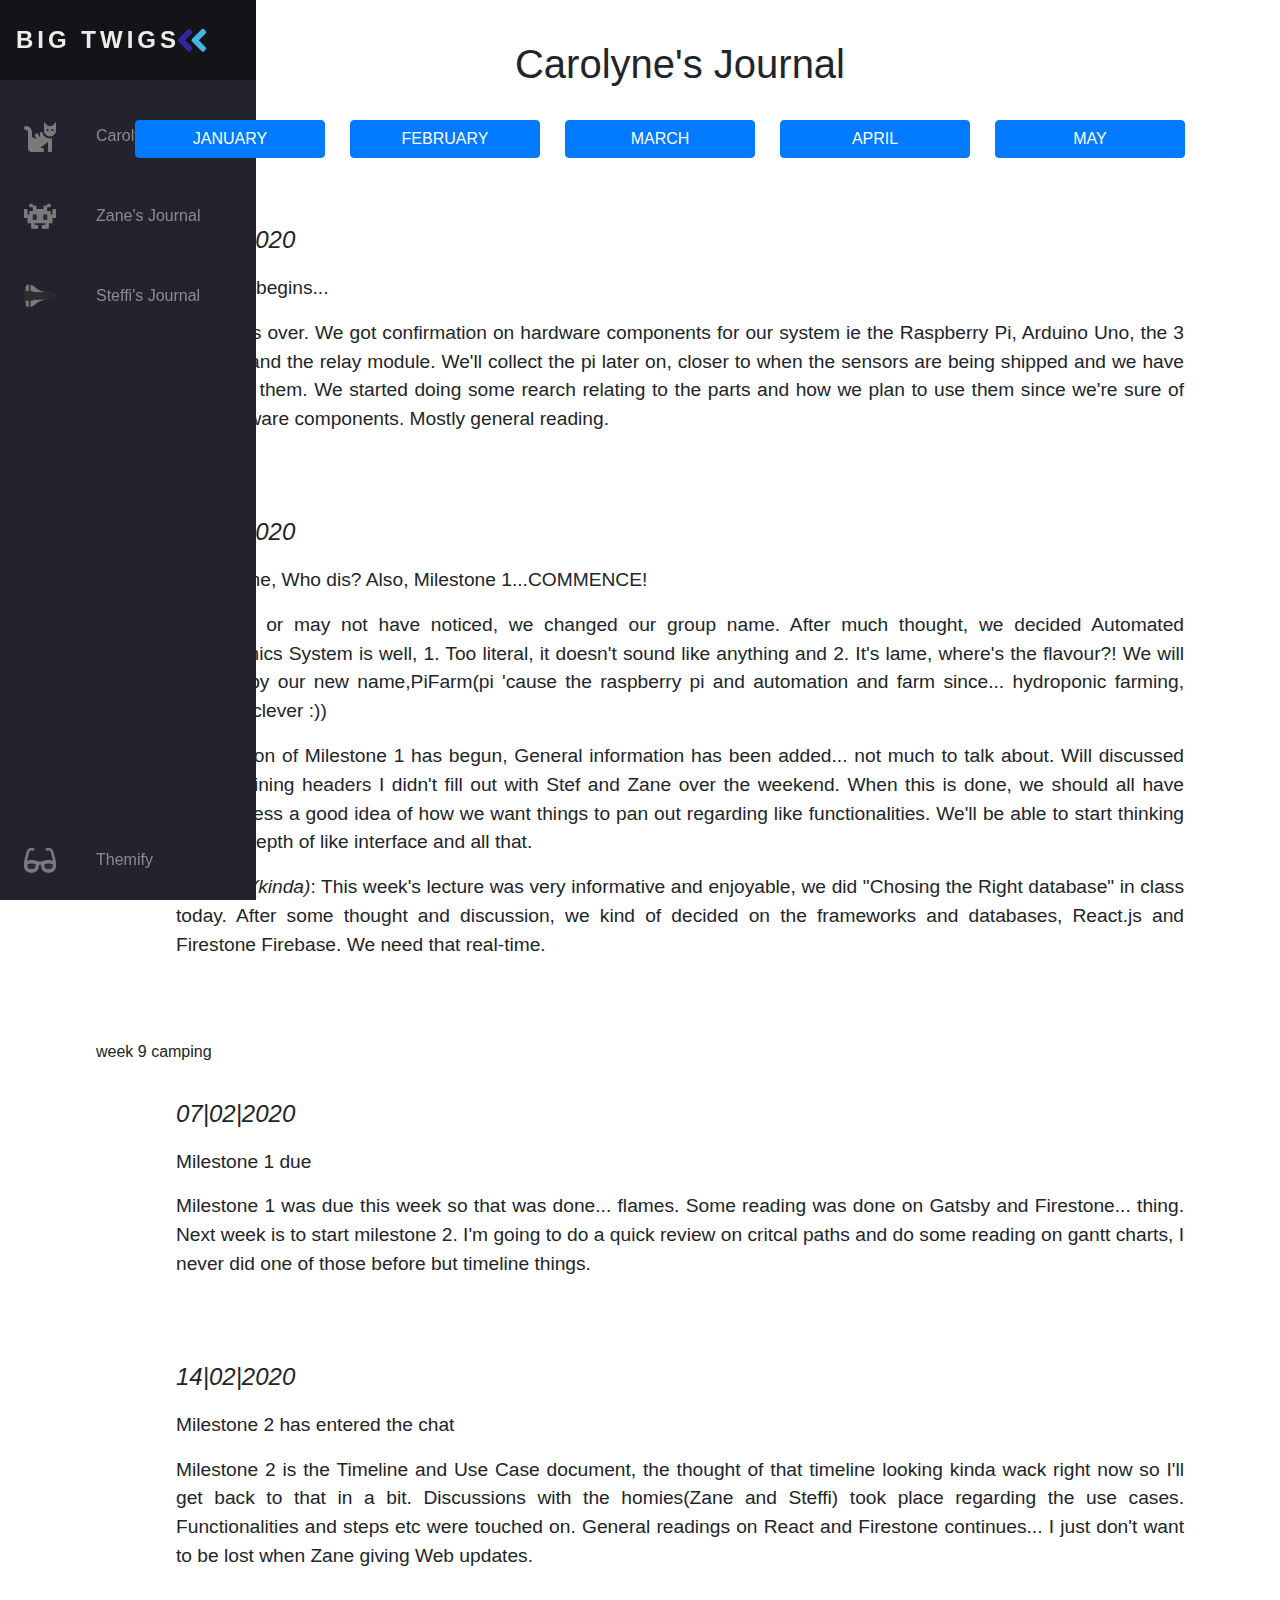
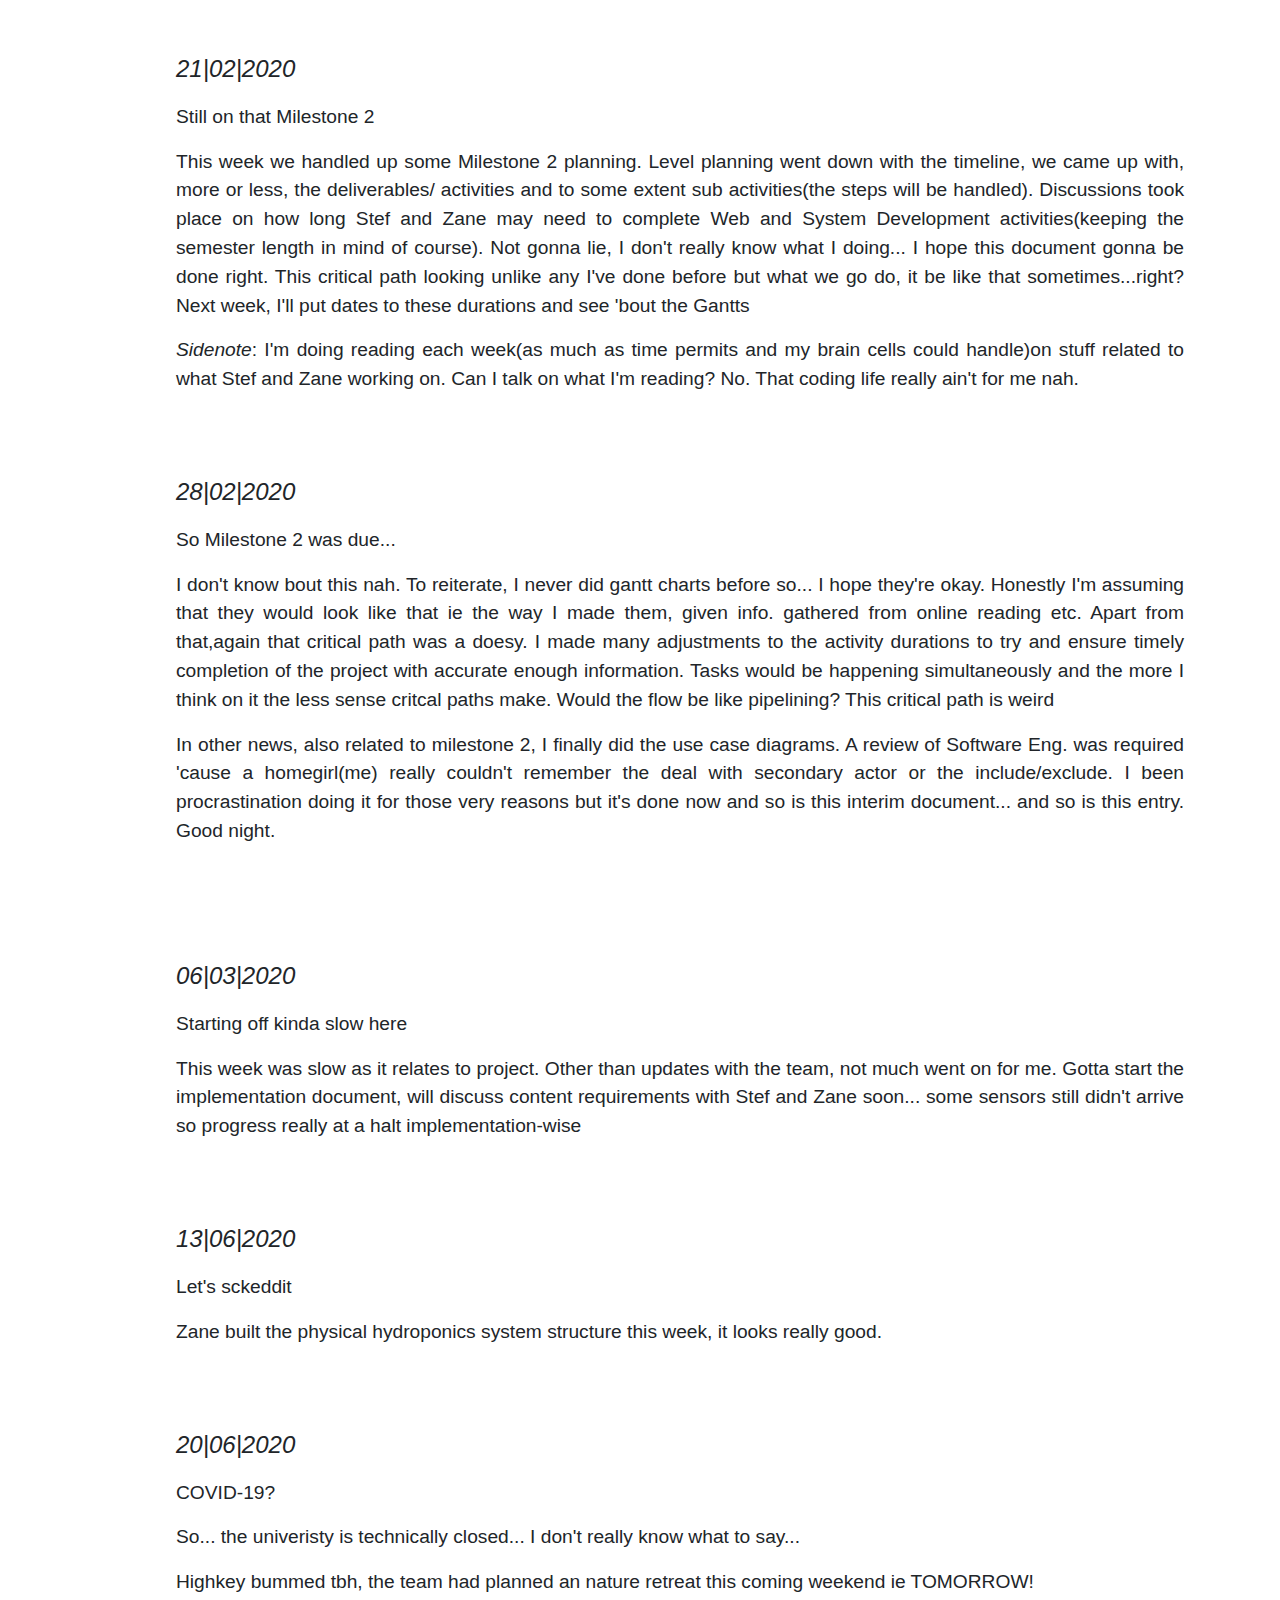
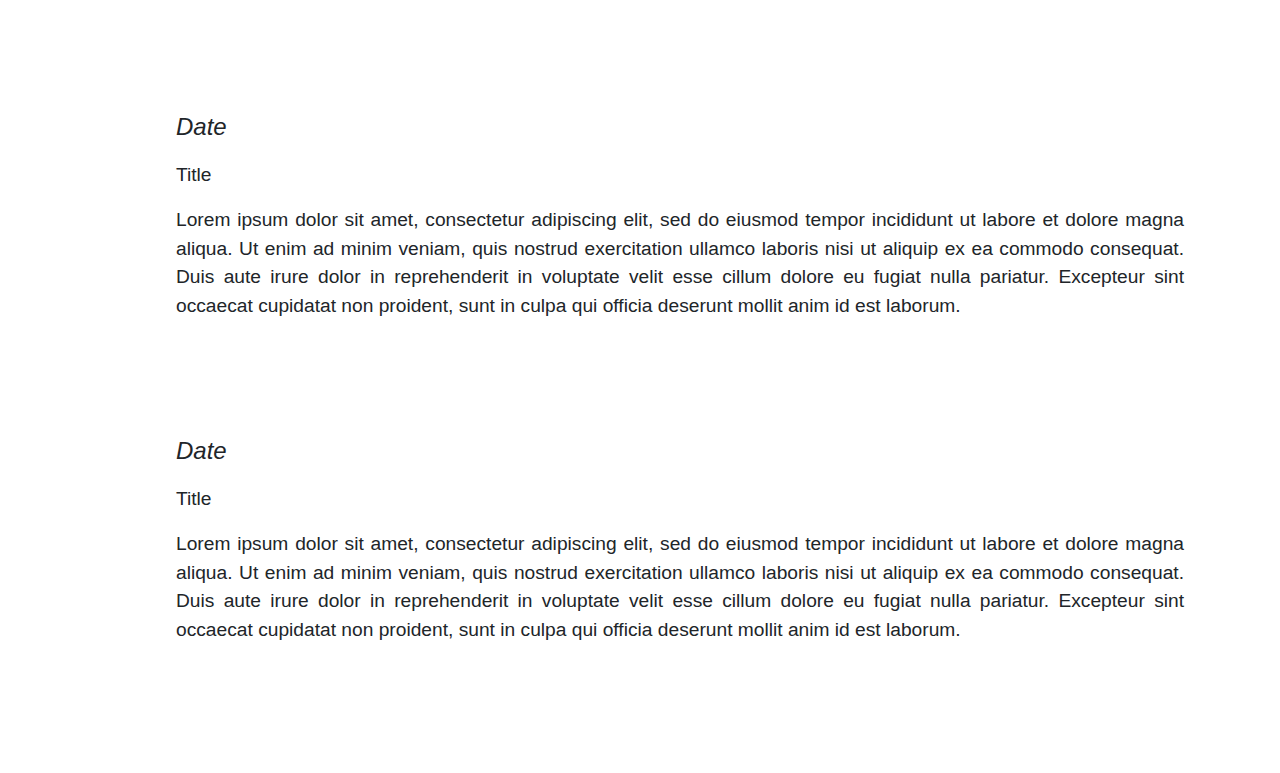
==== Carolyne.html @ 06fe9b09 "Update Carolyne.html" ====
<!DOCTYPE html>

<head>

    <title>Big Twig Blogs</title>
    <meta charset="utf-8">
    <meta name="description" content="">
    <meta name="viewport" content="width=device-width, initial-scale=1">
    <link rel="stylesheet" href="styles.css">
    <link rel="stylesheet" href="https://stackpath.bootstrapcdn.com/bootstrap/4.3.1/css/bootstrap.min.css"
        integrity="sha384-ggOyR0iXCbMQv3Xipma34MD+dH/1fQ784/j6cY/iJTQUOhcWr7x9JvoRxT2MZw1T" crossorigin="anonymous">
    <script defer src="theme.js"></script>
</head>

<body>
    <header>
        <nav class="navigation">
            <ul class="navigation-nav">
                <li class="logo">
                    <a href="./index.html" class="navigation-link">
                        <span class="link-text logo-text">Big Twigs</span>
                        <svg aria-hidden="true" focusable="false" data-prefix="fad" data-icon="angle-double-right"
                            role="img" xmlns="http://www.w3.org/2000/svg" viewBox="0 0 448 512"
                            class="svg-inline--fa fa-angle-double-right fa-w-14 fa-5x">
                            <g class="fa-group">
                                <path fill="currentColor"
                                    d="M224 273L88.37 409a23.78 23.78 0 0 1-33.8 0L32 386.36a23.94 23.94 0 0 1 0-33.89l96.13-96.37L32 159.73a23.94 23.94 0 0 1 0-33.89l22.44-22.79a23.78 23.78 0 0 1 33.8 0L223.88 239a23.94 23.94 0 0 1 .1 34z"
                                    class="fa-secondary"></path>
                                <path fill="currentColor"
                                    d="M415.89 273L280.34 409a23.77 23.77 0 0 1-33.79 0L224 386.26a23.94 23.94 0 0 1 0-33.89L320.11 256l-96-96.47a23.94 23.94 0 0 1 0-33.89l22.52-22.59a23.77 23.77 0 0 1 33.79 0L416 239a24 24 0 0 1-.11 34z"
                                    class="fa-primary"></path>
                            </g>
                        </svg>
                    </a>
                </li>
                <li class="navigation-item">
                    <a href="./Carolyne.html" class="navigation-link">
                        <svg aria-hidden="true" focusable="false" data-prefix="fad" data-icon="cat" role="img"
                            xmlns="http://www.w3.org/2000/svg" viewBox="0 0 512 512"
                            class="svg-inline--fa fa-cat fa-w-16 fa-9x">
                            <g class="fa-group">
                                <path fill="currentColor"
                                    d="M448 96h-64l-64-64v134.4a96 96 0 0 0 192 0V32zm-72 80a16 16 0 1 1 16-16 16 16 0 0 1-16 16zm80 0a16 16 0 1 1 16-16 16 16 0 0 1-16 16zm-165.41 16a204.07 204.07 0 0 0-34.59 2.89V272l-43.15-64.73a183.93 183.93 0 0 0-44.37 26.17L192 304l-60.94-30.47L128 272v-80a96.1 96.1 0 0 0-96-96 32 32 0 0 0 0 64 32 32 0 0 1 32 32v256a64.06 64.06 0 0 0 64 64h176a16 16 0 0 0 16-16v-16a32 32 0 0 0-32-32h-32l128-96v144a16 16 0 0 0 16 16h32a16 16 0 0 0 16-16V289.86a126.78 126.78 0 0 1-32 4.54c-61.81 0-113.52-44.05-125.41-102.4z"
                                    class="fa-secondary"></path>
                                <path fill="currentColor"
                                    d="M376 144a16 16 0 1 0 16 16 16 16 0 0 0-16-16zm80 0a16 16 0 1 0 16 16 16 16 0 0 0-16-16zM131.06 273.53L192 304l-23.52-70.56a192.06 192.06 0 0 0-37.42 40.09zM256 272v-77.11a198.62 198.62 0 0 0-43.15 12.38z"
                                    class="fa-primary"></path>
                            </g>
                        </svg>
                        <span class="link-text">Carolyne's Journal</span>
                    </a>
                </li>

                <li class="navigation-item">
                    <a href="./Zane.html" class="navigation-link">
                        <svg aria-hidden="true" focusable="false" data-prefix="fad" data-icon="alien-monster" role="img"
                            xmlns="http://www.w3.org/2000/svg" viewBox="0 0 576 512"
                            class="svg-inline--fa fa-alien-monster fa-w-18 fa-9x">
                            <g class="fa-group">
                                <path fill="currentColor"
                                    d="M560,128H528a15.99954,15.99954,0,0,0-16,16v80H480V176a15.99954,15.99954,0,0,0-16-16H416V96h48a16.00079,16.00079,0,0,0,16-16V48a15.99954,15.99954,0,0,0-16-16H432a15.99954,15.99954,0,0,0-16,16V64H368a15.99954,15.99954,0,0,0-16,16v48H224V80a15.99954,15.99954,0,0,0-16-16H160V48a15.99954,15.99954,0,0,0-16-16H112A15.99954,15.99954,0,0,0,96,48V80a16.00079,16.00079,0,0,0,16,16h48v64H112a15.99954,15.99954,0,0,0-16,16v48H64V144a15.99954,15.99954,0,0,0-16-16H16A15.99954,15.99954,0,0,0,0,144V272a16.00079,16.00079,0,0,0,16,16H64v80a16.00079,16.00079,0,0,0,16,16h48v80a16.00079,16.00079,0,0,0,16,16h96a16.00079,16.00079,0,0,0,16-16V432a15.99954,15.99954,0,0,0-16-16H192V384H384v32H336a15.99954,15.99954,0,0,0-16,16v32a16.00079,16.00079,0,0,0,16,16h96a16.00079,16.00079,0,0,0,16-16V384h48a16.00079,16.00079,0,0,0,16-16V288h48a16.00079,16.00079,0,0,0,16-16V144A15.99954,15.99954,0,0,0,560,128ZM224,320H160V224h64Zm192,0H352V224h64Z"
                                    class="fa-secondary"></path>
                                <path fill="currentColor" d="M160,320h64V224H160Zm192-96v96h64V224Z" class="fa-primary">
                                </path>
                            </g>
                        </svg>
                        <span class="link-text">Zane's Journal</span>
                    </a>
                </li>

                <li class="navigation-item">
                    <a href="./Steffi.html" class="navigation-link">
                        <svg aria-hidden="true" focusable="false" data-prefix="fad" data-icon="space-shuttle" role="img"
                            xmlns="http://www.w3.org/2000/svg" viewBox="0 0 640 512"
                            class="svg-inline--fa fa-space-shuttle fa-w-20 fa-5x">
                            <g class="fa-group">
                                <path fill="currentColor"
                                    d="M32 416c0 35.35 21.49 64 48 64h16V352H32zm154.54-232h280.13L376 168C243 140.59 222.45 51.22 128 34.65V160h18.34a45.62 45.62 0 0 1 40.2 24zM32 96v64h64V32H80c-26.51 0-48 28.65-48 64zm114.34 256H128v125.35C222.45 460.78 243 371.41 376 344l90.67-16H186.54a45.62 45.62 0 0 1-40.2 24z"
                                    class="fa-secondary"></path>
                                <path fill="currentColor"
                                    d="M592.6 208.24C559.73 192.84 515.78 184 472 184H186.54a45.62 45.62 0 0 0-40.2-24H32c-23.2 0-32 10-32 24v144c0 14 8.82 24 32 24h114.34a45.62 45.62 0 0 0 40.2-24H472c43.78 0 87.73-8.84 120.6-24.24C622.28 289.84 640 272 640 256s-17.72-33.84-47.4-47.76zM488 296a8 8 0 0 1-8-8v-64a8 8 0 0 1 8-8c31.91 0 31.94 80 0 80z"
                                    class="fa-primary"></path>
                            </g>
                        </svg>
                        <span class="link-text">Steffi's Journal</span>
                    </a>
                </li>

                <li class="navigation-item" id="themeButton">
                    <a href="#" class="navigation-link">
                        <svg class="theme-icon" id="lightIcon" aria-hidden="true" focusable="false" data-prefix="fad"
                            data-icon="moon-stars" role="img" xmlns="http://www.w3.org/2000/svg" viewBox="0 0 512 512"
                            class="svg-inline--fa fa-moon-stars fa-w-16 fa-7x">
                            <g class="fa-group">
                                <path fill="currentColor"
                                    d="M320 32L304 0l-16 32-32 16 32 16 16 32 16-32 32-16zm138.7 149.3L432 128l-26.7 53.3L352 208l53.3 26.7L432 288l26.7-53.3L512 208z"
                                    class="fa-secondary"></path>
                                <path fill="currentColor"
                                    d="M332.2 426.4c8.1-1.6 13.9 8 8.6 14.5a191.18 191.18 0 0 1-149 71.1C85.8 512 0 426 0 320c0-120 108.7-210.6 227-188.8 8.2 1.6 10.1 12.6 2.8 16.7a150.3 150.3 0 0 0-76.1 130.8c0 94 85.4 165.4 178.5 147.7z"
                                    class="fa-primary"></path>
                            </g>
                        </svg>
                        <svg class="theme-icon" id="solarIcon" aria-hidden="true" focusable="false" data-prefix="fad"
                            data-icon="sun" role="img" xmlns="http://www.w3.org/2000/svg" viewBox="0 0 512 512"
                            class="svg-inline--fa fa-sun fa-w-16 fa-7x">
                            <g class="fa-group">
                                <path fill="currentColor"
                                    d="M502.42 240.5l-94.7-47.3 33.5-100.4c4.5-13.6-8.4-26.5-21.9-21.9l-100.4 33.5-47.41-94.8a17.31 17.31 0 0 0-31 0l-47.3 94.7L92.7 70.8c-13.6-4.5-26.5 8.4-21.9 21.9l33.5 100.4-94.7 47.4a17.31 17.31 0 0 0 0 31l94.7 47.3-33.5 100.5c-4.5 13.6 8.4 26.5 21.9 21.9l100.41-33.5 47.3 94.7a17.31 17.31 0 0 0 31 0l47.31-94.7 100.4 33.5c13.6 4.5 26.5-8.4 21.9-21.9l-33.5-100.4 94.7-47.3a17.33 17.33 0 0 0 .2-31.1zm-155.9 106c-49.91 49.9-131.11 49.9-181 0a128.13 128.13 0 0 1 0-181c49.9-49.9 131.1-49.9 181 0a128.13 128.13 0 0 1 0 181z"
                                    class="fa-secondary"></path>
                                <path fill="currentColor" d="M352 256a96 96 0 1 1-96-96 96.15 96.15 0 0 1 96 96z"
                                    class="fa-primary">
                                </path>
                            </g>
                        </svg>
                        <svg class="theme-icon" id="darkIcon" aria-hidden="true" focusable="false" data-prefix="fad"
                            data-icon="sunglasses" role="img" xmlns="http://www.w3.org/2000/svg" viewBox="0 0 576 512"
                            class="svg-inline--fa fa-sunglasses fa-w-18 fa-7x">
                            <g class="fa-group">
                                <path fill="currentColor"
                                    d="M574.09 280.38L528.75 98.66a87.94 87.94 0 0 0-113.19-62.14l-15.25 5.08a16 16 0 0 0-10.12 20.25L395.25 77a16 16 0 0 0 20.22 10.13l13.19-4.39c10.87-3.63 23-3.57 33.15 1.73a39.59 39.59 0 0 1 20.38 25.81l38.47 153.83a276.7 276.7 0 0 0-81.22-12.47c-34.75 0-74 7-114.85 26.75h-73.18c-40.85-19.75-80.07-26.75-114.85-26.75a276.75 276.75 0 0 0-81.22 12.45l38.47-153.8a39.61 39.61 0 0 1 20.38-25.82c10.15-5.29 22.28-5.34 33.15-1.73l13.16 4.39A16 16 0 0 0 180.75 77l5.06-15.19a16 16 0 0 0-10.12-20.21l-15.25-5.08A87.95 87.95 0 0 0 47.25 98.65L1.91 280.38A75.35 75.35 0 0 0 0 295.86v70.25C0 429 51.59 480 115.19 480h37.12c60.28 0 110.38-45.94 114.88-105.37l2.93-38.63h35.76l2.93 38.63c4.5 59.43 54.6 105.37 114.88 105.37h37.12C524.41 480 576 429 576 366.13v-70.25a62.67 62.67 0 0 0-1.91-15.5zM203.38 369.8c-2 25.9-24.41 46.2-51.07 46.2h-37.12C87 416 64 393.63 64 366.11v-37.55a217.35 217.35 0 0 1 72.59-12.9 196.51 196.51 0 0 1 69.91 12.9zM512 366.13c0 27.5-23 49.87-51.19 49.87h-37.12c-26.69 0-49.1-20.3-51.07-46.2l-3.12-41.24a196.55 196.55 0 0 1 69.94-12.9A217.41 217.41 0 0 1 512 328.58z"
                                    class="fa-secondary"></path>
                                <path fill="currentColor"
                                    d="M64.19 367.9c0-.61-.19-1.18-.19-1.8 0 27.53 23 49.9 51.19 49.9h37.12c26.66 0 49.1-20.3 51.07-46.2l3.12-41.24c-14-5.29-28.31-8.38-42.78-10.42zm404-50l-95.83 47.91.3 4c2 25.9 24.38 46.2 51.07 46.2h37.12C489 416 512 393.63 512 366.13v-37.55a227.76 227.76 0 0 0-43.85-10.66z"
                                    class="fa-primary"></path>
                            </g>
                        </svg>
                        <span class="link-text">Themify</span>
                    </a>
                </li>
            </ul>
        </nav>
    </header>
    <main>
        <section id="months">
           <h1 class="journal-owner">Carolyne's Journal</h1>
            <div class="container">
                <div class="row">
                    <a href="#January" class="col-md-2 btn btn-primary">January</a>
                    <a href="#February" class="col-md-2 btn btn-primary">February</a>
                    <a href="#March" class="col-md-2 btn btn-primary">March</a>
                    <a href="#April" class="col-md-2 btn btn-primary">April</a>
                    <a href="#May" class="col-md-2 btn btn-primary">May</a>
                </div>
            </div>
        </section>

        <section id="journal">
            <div class="container-fluid">
                <div class="row">

                    <section id="January">
                         <div class="journal-entry">
                             <p class="date"><em>24|01|2020</em></p>
                             <div class="note">
                                 <p>And so it begins...</p>
                                 <p>Week 1 is over. We got confirmation on hardware components for our system ie the Raspberry Pi, Arduino Uno, the 3 sensors and the relay module. 
                                    We'll collect the pi later on, closer to when the sensors are being shipped and we have to collect them. We started doing some rearch relating to 
                                    the parts and how we plan to use them since we're sure of our hardware components. Mostly general reading.</p>
                             </div>
                         </div>
                        <div class="journal-entry">
                             <p class="date"><em>31|01|2020</em></p>
                             <div class="note">
                                 <p>New Name, Who dis? Also, Milestone 1...COMMENCE!</p>
                                 <p>You may or may not have noticed, we changed our group name. After much thought, we decided Automated Hydroponics System is well,
                                     1. Too literal, it doesn't sound like anything and 2. It's lame, where's the flavour?! We will now go by our new name,PiFarm(pi 'cause the raspberry pi and 
                                     automation and farm since... hydroponic farming, we're so clever :)) </p>
                                 <p>Preparation of Milestone 1 has begun, General information has been added... not much to talk about. Will discussed the remaining
                                     headers I didn't fill out with Stef and Zane over the weekend. When this is done, we should all have more or less a good idea of how
                                     we want things to pan out regarding like functionalities. We'll be able to start thinking more in depth of like interface and all that.</p>
                                 <p><i>Sidenote(kinda)</i>: This week's lecture was very informative and enjoyable, we did "Chosing the Right database" in class today. After some 
                                     thought and discussion, we kind of decided on the frameworks and databases, React.js and Firestone Firebase. We need that real-time.</p>
                           </div>
                         </div>
                    </section>
week 9 camping
                    <section id="February">
                        <div class="journal-entry">
                            <p class="date"><em>07|02|2020</em></p>
                            <div class="note">
                                <p>Milestone 1 due</p>
                                <p>Milestone 1 was due this week so that was done... flames. Some reading was done on Gatsby and Firestone... thing.
                                   Next week is to start milestone 2. I'm going to do a quick review on critcal paths and do some reading on gantt charts, 
                                   I never did one of those before but timeline things.</p>
                            </div>
                        </div>
                         <div class="journal-entry">
                            <p class="date"><em>14|02|2020</em></p>
                            <div class="note">
                                <p>Milestone 2 has entered the chat</p>
                                <p>Milestone 2 is the Timeline and Use Case document, the thought of that timeline looking kinda wack right now so I'll get back to that in a bit. 
                                   Discussions with the homies(Zane and Steffi) took place regarding the use cases. Functionalities and steps etc were touched on.
                                    General readings on React and Firestone continues... I just don't want to be lost when Zane giving Web updates.</p>
                            </div>
                        </div>
                         <div class="journal-entry">
                            <p class="date"><em>21|02|2020</em></p>
                            <div class="note">
                                <p>Still on that Milestone 2</p>
                                <p>This week we handled up some Milestone 2 planning. Level planning went down with the timeline, we came up with, more or less, the
                                    deliverables/ activities and to some extent sub activities(the steps will be handled). Discussions took place on how long Stef
                                    and Zane may need to complete Web and System Development activities(keeping the semester length in mind of course). Not gonna lie,
                                     I don't really know what I doing... I hope this document gonna be done right. This critical path looking unlike any I've done before
                                     but what we go do, it be like that sometimes...right? Next week, I'll put dates to these durations and see 'bout the Gantts</p>
                                <p><i>Sidenote</i>: I'm doing reading each week(as much as time permits and my brain cells could handle)on stuff related to what Stef and Zane working on.
                                    Can I talk on what I'm reading? No. That coding life really ain't for me nah.
                            </div>
                        </div>
                         <div class="journal-entry">
                            <p class="date"><em>28|02|2020</em></p>
                            <div class="note">
                                <p>So Milestone 2 was due...</p>
                                <p>I don't know bout this nah. To reiterate, I never did gantt charts before so... I hope they're okay. Honestly I'm assuming that they would look
                                   like that ie the way I made them, given info. gathered from online reading etc. Apart from that,again that critical path was a doesy. I made many adjustments to
                                    the activity durations to try and ensure timely completion of the project with accurate enough information. Tasks would be happening simultaneously and the more
                                    I think on it the less sense critcal paths make. Would the flow be like pipelining? This critical path is weird</p>
                                <p> In other news, also related to milestone 2, I finally did the use case diagrams. A review of Software Eng. was required 'cause a homegirl(me) really couldn't remember
                                    the deal with secondary actor or the include/exclude. I been procrastination doing it for those very reasons but it's done now and so is this interim document... and so is
                                    this entry. Good night. </p>
                            </div>
                        </div>
                    </section>
                 
                    <section id="March">
                        <div class="journal-entry">
                            <p class="date"><em>06|03|2020</em></p>
                            <div class="note">
                                <p>Starting off kinda slow here</p>
                                <p>This week was slow as it relates to project. Other than updates with the team, not much went on for me. Gotta start the implementation document,
                                    will discuss content requirements with Stef and Zane soon... some sensors still didn't arrive so progress really at a halt implementation-wise</p>
                            </div>
                        </div>
                        <div class="journal-entry">
                            <p class="date"><em>13|06|2020</em></p>
                            <div class="note">
                                <p>Let's sckeddit</p>
                                <p>Zane built the physical hydroponics system structure this week, it looks really good.</p>
                            </div>
                        </div>
                        <div class="journal-entry">
                            <p class="date"><em>20|06|2020</em></p>
                            <div class="note">
                                <p>COVID-19?</p>
                                <p>So... the univeristy is technically closed... I don't really know what to say... </p>
                                <p>Highkey bummed tbh, the team had planned an nature retreat this coming weekend ie TOMORROW!</p>
                            </div>
                        </div>
                    </section>

                    <section id="April">
                        <div class="journal-entry">
                            <p class="date"><em>Date</em></p>
                            <div class="note">
                                <p>Title</p>
                                <p>Lorem ipsum dolor sit amet, consectetur adipiscing elit, sed do eiusmod tempor
                                    incididunt
                                    ut labore et dolore magna aliqua. Ut enim ad minim veniam, quis nostrud
                                    exercitation
                                    ullamco laboris nisi ut aliquip ex ea commodo consequat. Duis aute irure dolor in
                                    reprehenderit in voluptate velit esse cillum dolore eu fugiat nulla pariatur.
                                    Excepteur
                                    sint occaecat cupidatat non proident, sunt in culpa qui officia deserunt mollit
                                    anim id
                                    est laborum.</p>
                            </div>
                        </div>
                    </section>

                    <section id="May">
                        <div class="journal-entry">
                            <p class="date"><em>Date</em></p>
                            <div class="note">
                                <p>Title</p>
                                <p>Lorem ipsum dolor sit amet, consectetur adipiscing elit, sed do eiusmod tempor
                                    incididunt
                                    ut labore et dolore magna aliqua. Ut enim ad minim veniam, quis nostrud
                                    exercitation
                                    ullamco laboris nisi ut aliquip ex ea commodo consequat. Duis aute irure dolor in
                                    reprehenderit in voluptate velit esse cillum dolore eu fugiat nulla pariatur.
                                    Excepteur
                                    sint occaecat cupidatat non proident, sunt in culpa qui officia deserunt mollit
                                    anim id
                                    est laborum.</p>
                            </div>
                        </div>
                    </section>
                </div>
            </div>
        </section>
    </main>
    <script src="https://code.jquery.com/jquery-3.3.1.slim.min.js"
        integrity="sha384-q8i/X+965DzO0rT7abK41JStQIAqVgRVzpbzo5smXKp4YfRvH+8abtTE1Pi6jizo" crossorigin="anonymous">
    </script>
    <script src="https://cdnjs.cloudflare.com/ajax/libs/popper.js/1.14.7/umd/popper.min.js"
        integrity="sha384-UO2eT0CpHqdSJQ6hJty5KVphtPhzWj9WO1clHTMGa3JDZwrnQq4sF86dIHNDz0W1" crossorigin="anonymous">
    </script>
    <script src="https://stackpath.bootstrapcdn.com/bootstrap/4.3.1/js/bootstrap.min.js"
        integrity="sha384-JjSmVgyd0p3pXB1rRibZUAYoIIy6OrQ6VrjIEaFf/nJGzIxFDsf4x0xIM+B07jRM" crossorigin="anonymous">
    </script>
</body>

</html>
---- styles.css ----
@import url('https://fonts.googleapis.com/css?family=Open+Sans&display=swap');

:root{
    font-size:16px;
    font-family:"Open Sans";

    --text-primary:#b6b6b6;
    --text-secondary:#ececec;
    --bg-primary:#23232e;
    --bg-secondary:#141418;
}

body{
    color:black;
    background-color:white;
    margin:0;
    padding:0;
}

body::-webkit-scrollbar{
    width:0.5rem;
}

body::-webkit-scrollbar-track {
    background:#1e1e24;
}

body::-webkit-scrollbar-thumb{
    background:#46b3e6;
}

main{
    margin-left:5rem; /*Sets margin to 5 times the root font size */
    padding:1rem;
}

.navigation{
    position:fixed;
    background-color: var(--bg-primary);
    transition:width 200ms ease;
}

.logo{
    font-weight:bold;
    text-transform:uppercase;
    margin-bottom:1rem;
    text-align:center;
    color:var(--text-secondary);
    background:var(--bg-secondary);
    font-size:1.5rem;
    letter-spacing:0.3ch;
    width:100%;
}

.logo svg{
    transform:rotate(0deg);
    transition:transform var(--transition-speed);
}

.logo-text{
    display:inline;
    position:absolute;
    left:-999px;
    transition: var(--transition-speed);
}

.navigation:hover .logo svg{
    transform:rotate(-180deg);
}

.navigation-nav{
    list-style: none;
    padding:0;
    margin:0;
    display:flex;
    flex-direction: column;
    align-items: center;
    height:100%
}

.navigation-item{
    width:100%;
}

.navigation-item:last-child{
    margin-top:auto;
}

.navigation-link{
    display:flex;
    align-items: center;
    height:5rem;
    color:var(--text-primary);
    text-decoration: none;
    filter:grayscale(100%) opacity(0.7);
    transition:var(--transition-speed);
}

.navigation-link:hover{
    filter:grayscale(0%) opacity(1);
    background:var(--bg-secondary);
    color:var(--text-secondary);
}

.link-text{
    display:none;
    margin-left:1rem;
}

.navigation-link svg{
    width:2rem;
    min-width:2rem;
    margin: 0 1.5rem;
}

.fa-primary{
    color:#2e279d;
   
    /*#ff7eee;*/
}

.fa-secondary{
    color: #46b3e6;
    /*df49a6;*/
}

.fa-primary .fa-secondary{
    transition:var(--transition-speed);
}

@media only screen and (max-width:600px){
    .navigation{
        bottom:0;
        width:100vw;/*Takes 100% of the viewport's width*/
        height:5rem;
    }

    .logo{
        display:none;
    }

    .navigation-nav{
        flex-direction: row;
    }

    .navigation-link{
        justify-content: center;
    }

    main{
        margin:0;
    }
}

@media only screen and (min-width:600px){
    .navigation{
        top:0;
        width:5rem;
        height:100vh;
        /*vh is relative to the size of the viewport 100 vh will always take up 100% of the viewport's height*/
    }

    .navigation:hover {
        width: 16rem;
    }

    .navigation:hover .link-text {
        display: inline;
    }

    .navigation:hover .logo svg{
        margin-left:11rem;
    }

    .navigation:hover .logo-text{
        left:0px;
    }

    .dark {
        --text-primary: #b6b6b6;
        --text-secondary: #ececec;
        --bg-primary: #23232e;
        --bg-secondary: #141418;
    }

    .light {
        --text-primary: #1f1f1f;
        --text-secondary: #000000;
        --bg-primary: #ffffff;
        --bg-secondary: #e4e4e4;
    }

    .solar {
        --text-primary: #576e75;
        --text-secondary: #35535c;
        --bg-primary: #fdf6e3;
        --bg-secondary: #f5e5b8;
    }

    .theme-icon {
        display: none;
    }

    .dark #darkIcon {
        display: block;
    }

    .light #lightIcon {
        display: block;
    }

    .solar #solarIcon {
        display: block;
    }
}

.title{
    text-align: center;
    padding-bottom: 2rem;
}

.detail{
    padding-left: 10rem;
    padding-right: 10rem;
}

section{
    padding-bottom:2rem;
}

.pifarm-logo{
    width:60%;
    border-radius: 10%;
}

.img{
    margin-left: auto;
    margin-right: auto;
}

.link-holder{
    list-style: none;
}

.link{
    text-decoration: none;
    color:#52de97;
    font-size:1.5rem;
}

.link:hover{
    color:#4d4646;
}

.container-fluid{
    text-align: center;
}

.journal-owner{
    text-align: center;
    padding: 1.5rem;

}

.journal-entry{
    text-align: justify;
    padding:2rem 5rem;
}

.journal-entry .date{
    font-size:1.5rem;
}

.journal-entry .note{
    font-size:1.2rem;
}

#months a{
    margin-left:25px;
    text-transform: uppercase;
}
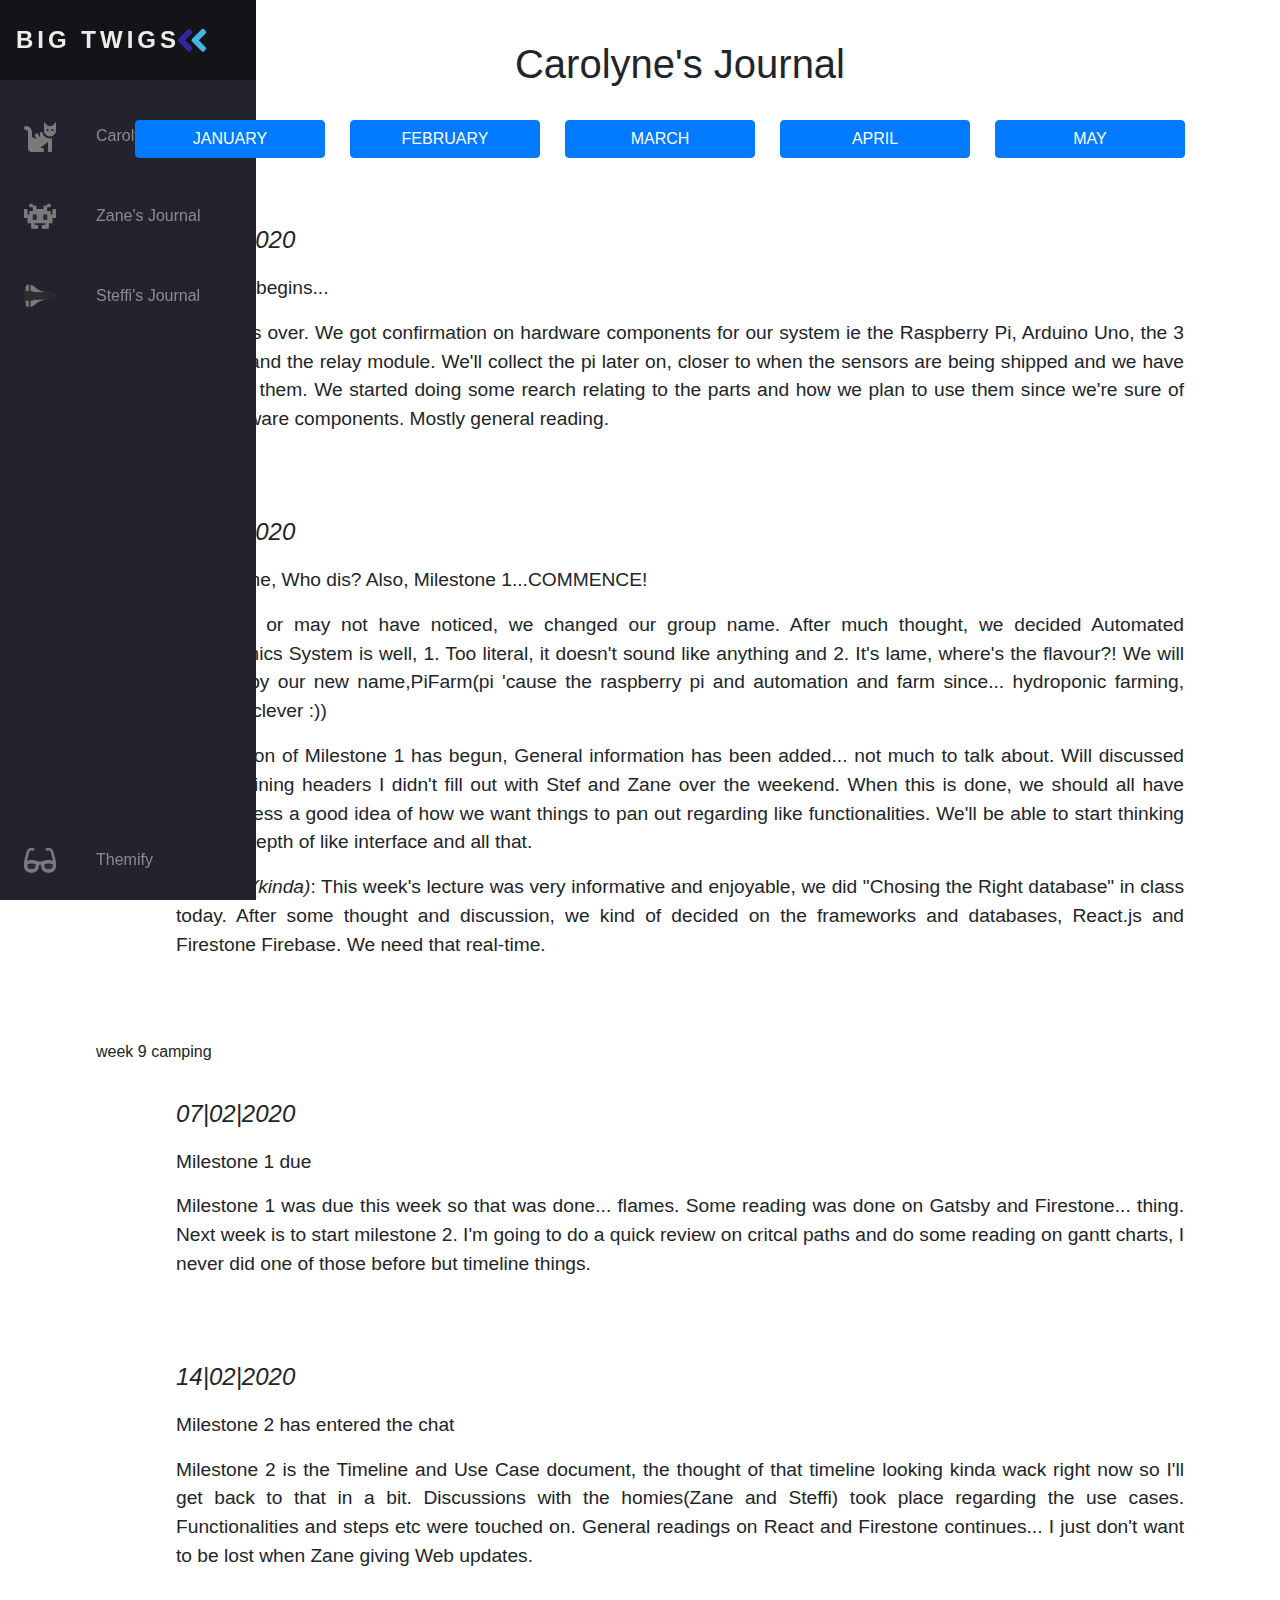
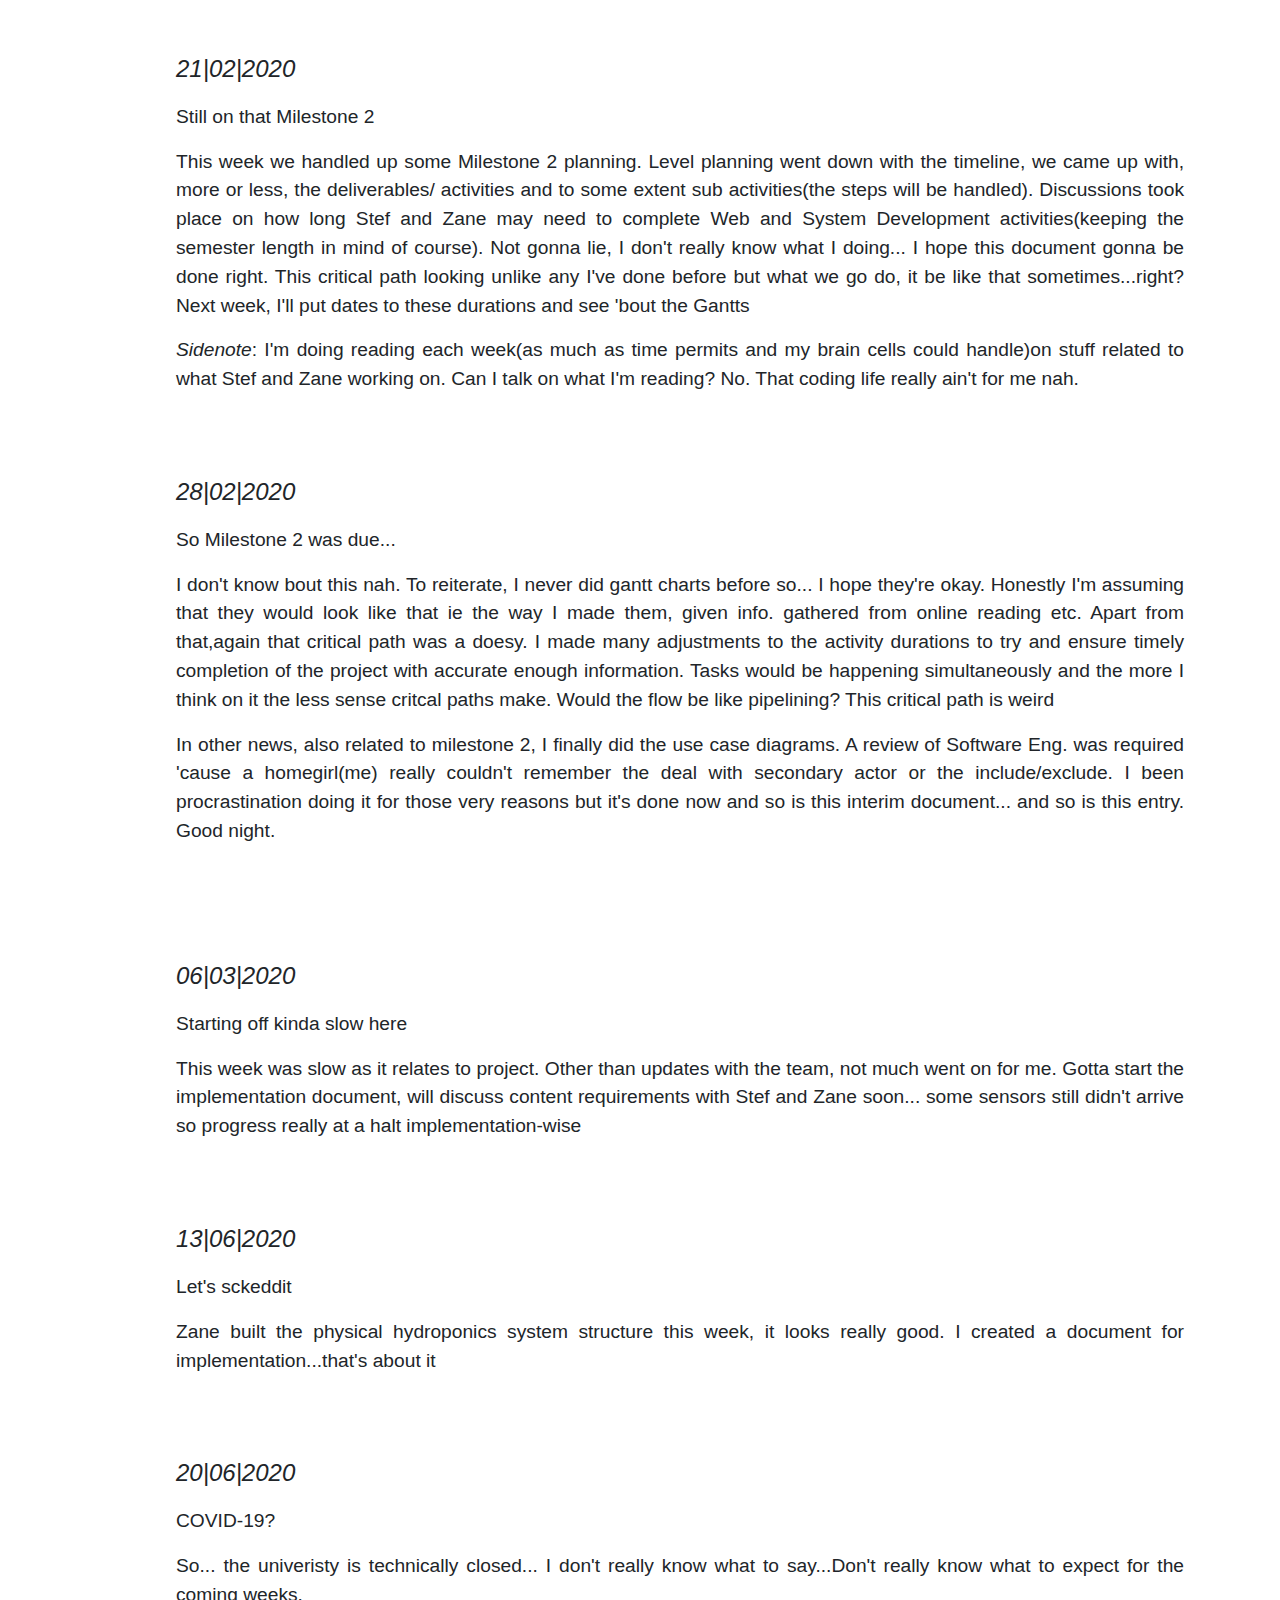
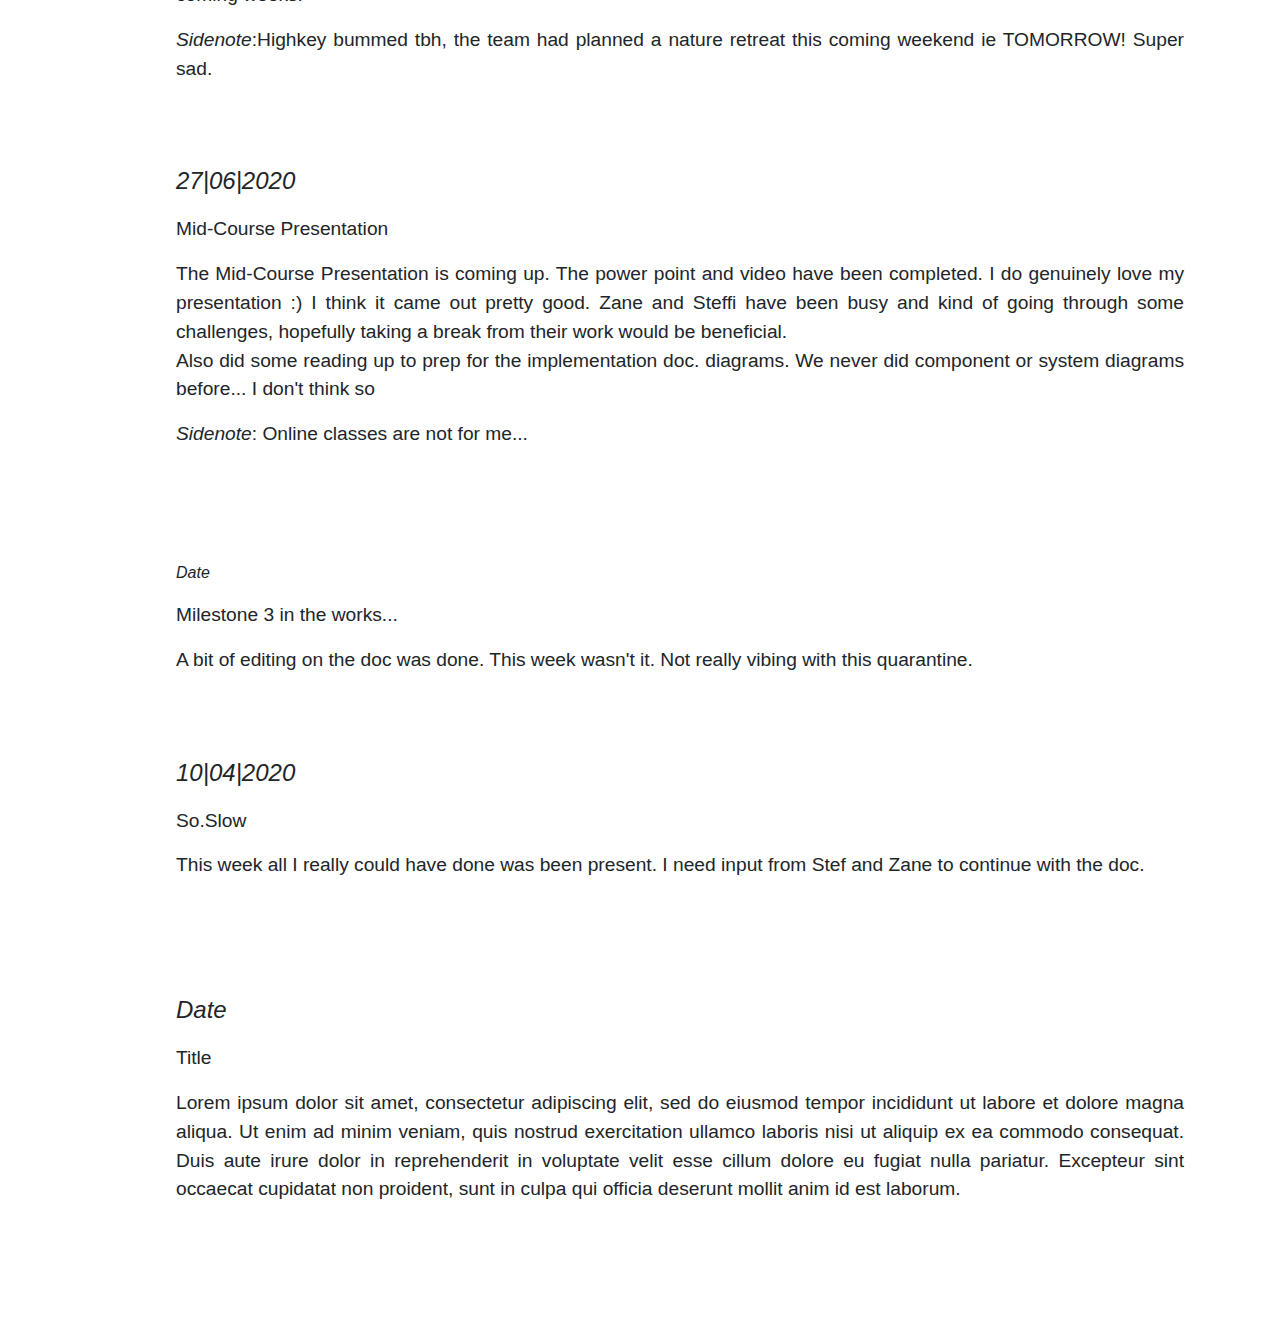
==== commit 6e351553: "Update Carolyne.html" ====
--- a/Carolyne.html
+++ b/Carolyne.html
@@ -234,34 +234,43 @@
                             <p class="date"><em>13|06|2020</em></p>
                             <div class="note">
                                 <p>Let's sckeddit</p>
-                                <p>Zane built the physical hydroponics system structure this week, it looks really good.</p>
+                                <p>Zane built the physical hydroponics system structure this week, it looks really good. I created a document for implementation...that's about it</p>
                             </div>
                         </div>
                         <div class="journal-entry">
                             <p class="date"><em>20|06|2020</em></p>
                             <div class="note">
                                 <p>COVID-19?</p>
-                                <p>So... the univeristy is technically closed... I don't really know what to say... </p>
-                                <p>Highkey bummed tbh, the team had planned an nature retreat this coming weekend ie TOMORROW!</p>
+                                <p>So... the univeristy is technically closed... I don't really know what to say...Don't really know what to expect for the coming weeks. </p>
+                                <p><i>Sidenote</i>:Highkey bummed tbh, the team had planned a nature retreat this coming weekend ie TOMORROW! Super sad. </p>
+                            </div>
+                        </div>
+                        <div class="journal-entry">
+                            <p class="date"><em>27|06|2020</em></p>
+                            <div class="note">
+                                <p>Mid-Course Presentation</p>
+                                <p>The Mid-Course Presentation is coming up. The power point and video have been completed. I do genuinely love my presentation :)
+                                 I think it came out pretty good. Zane and Steffi have been busy and kind of going through some challenges, hopefully taking a break from their work 
+                                    would be beneficial. <br>
+                                Also did some reading up to prep for the implementation doc. diagrams. We never did component or system diagrams before... I don't think so</p>
+                                <p><i>Sidenote</i>: Online classes are not for me... </p>
                             </div>
                         </div>
                     </section>
 
                     <section id="April">
                         <div class="journal-entry">
-                            <p class="date"><em>Date</em></p>
-                            <div class="note">
-                                <p>Title</p>
-                                <p>Lorem ipsum dolor sit amet, consectetur adipiscing elit, sed do eiusmod tempor
-                                    incididunt
-                                    ut labore et dolore magna aliqua. Ut enim ad minim veniam, quis nostrud
-                                    exercitation
-                                    ullamco laboris nisi ut aliquip ex ea commodo consequat. Duis aute irure dolor in
-                                    reprehenderit in voluptate velit esse cillum dolore eu fugiat nulla pariatur.
-                                    Excepteur
-                                    sint occaecat cupidatat non proident, sunt in culpa qui officia deserunt mollit
-                                    anim id
-                                    est laborum.</p>
+                            <p class="03|04|2020"><em>Date</em></p>
+                            <div class="note">
+                                <p>Milestone 3 in the works...</p>
+                                <p>A bit of editing on the doc was done. This week wasn't it. Not really vibing with this quarantine.</p>
+                            </div>
+                        </div>
+                        <div class="journal-entry">
+                            <p class="date"><em>10|04|2020</em></p>
+                            <div class="note">
+                                <p>So.Slow</p>
+                                <p>This week all I really could have done was been present. I need input from Stef and Zane to continue with the doc.</p>
                             </div>
                         </div>
                     </section>
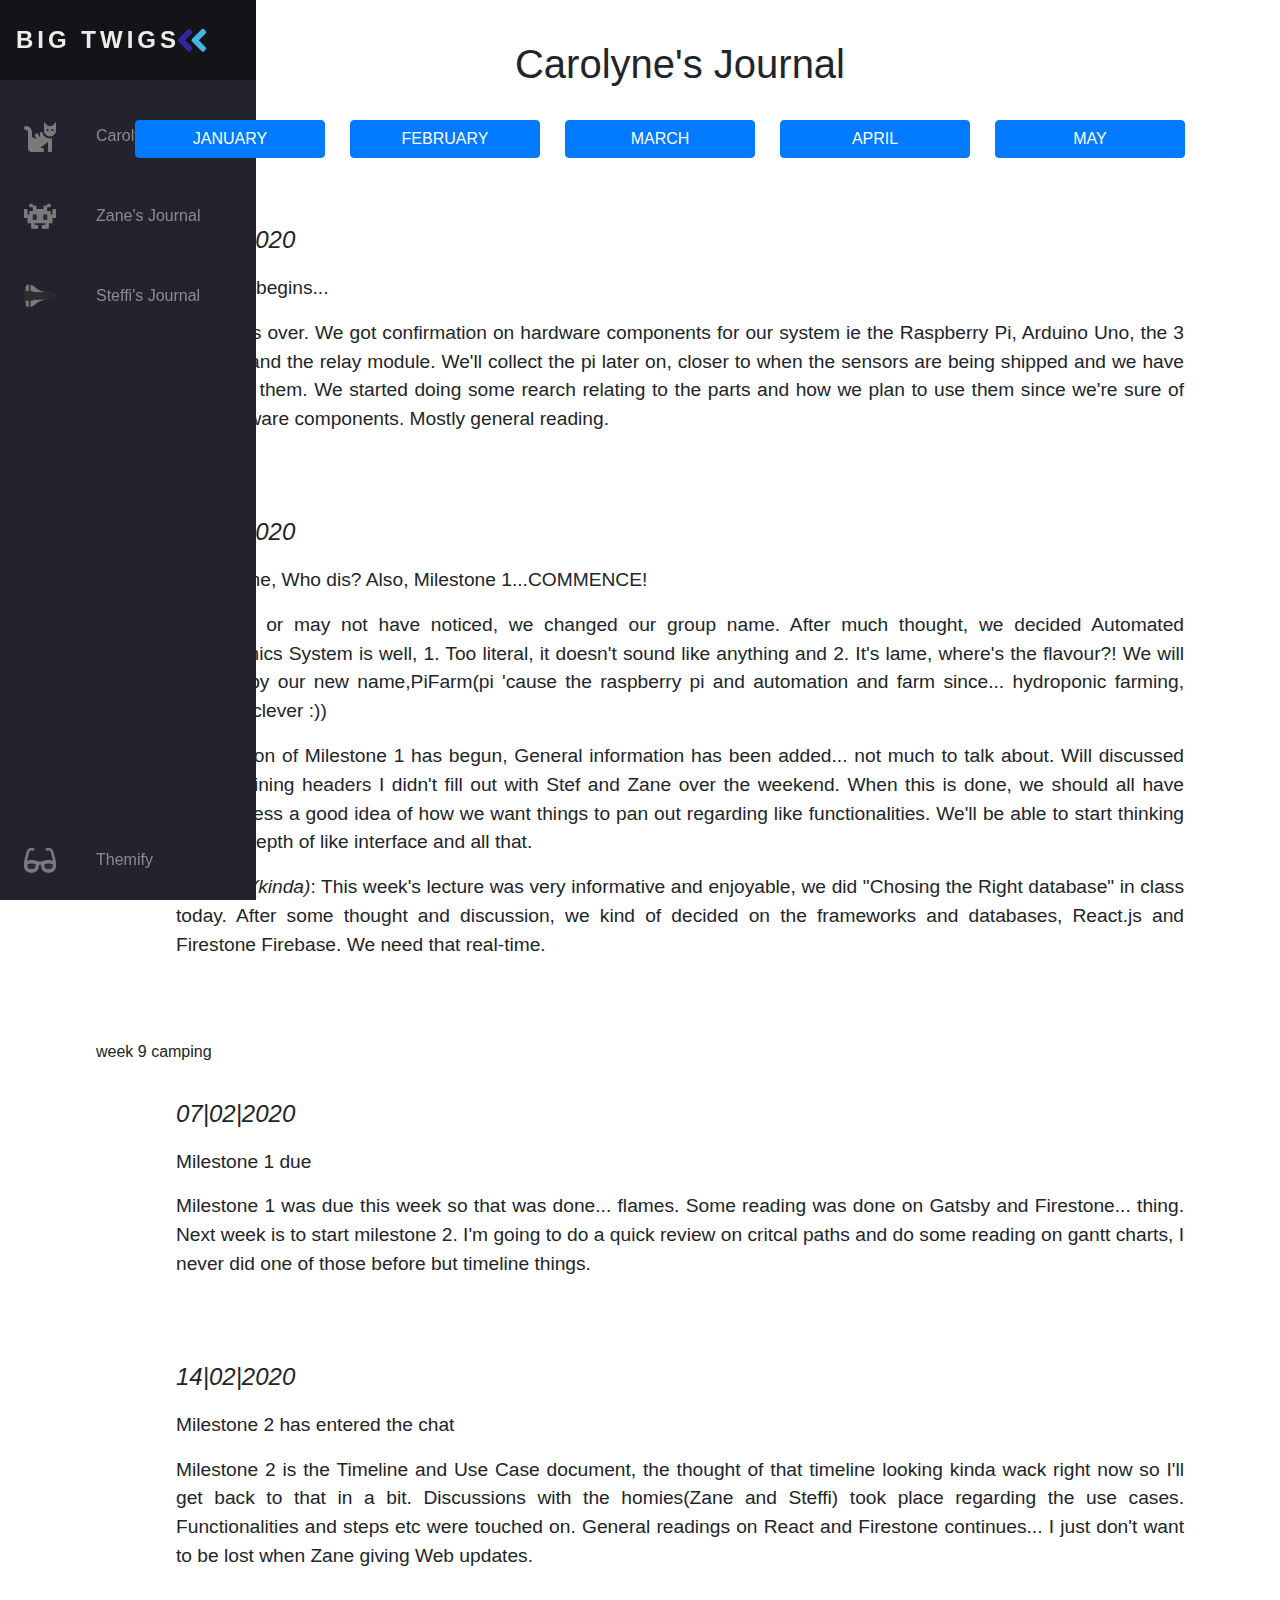
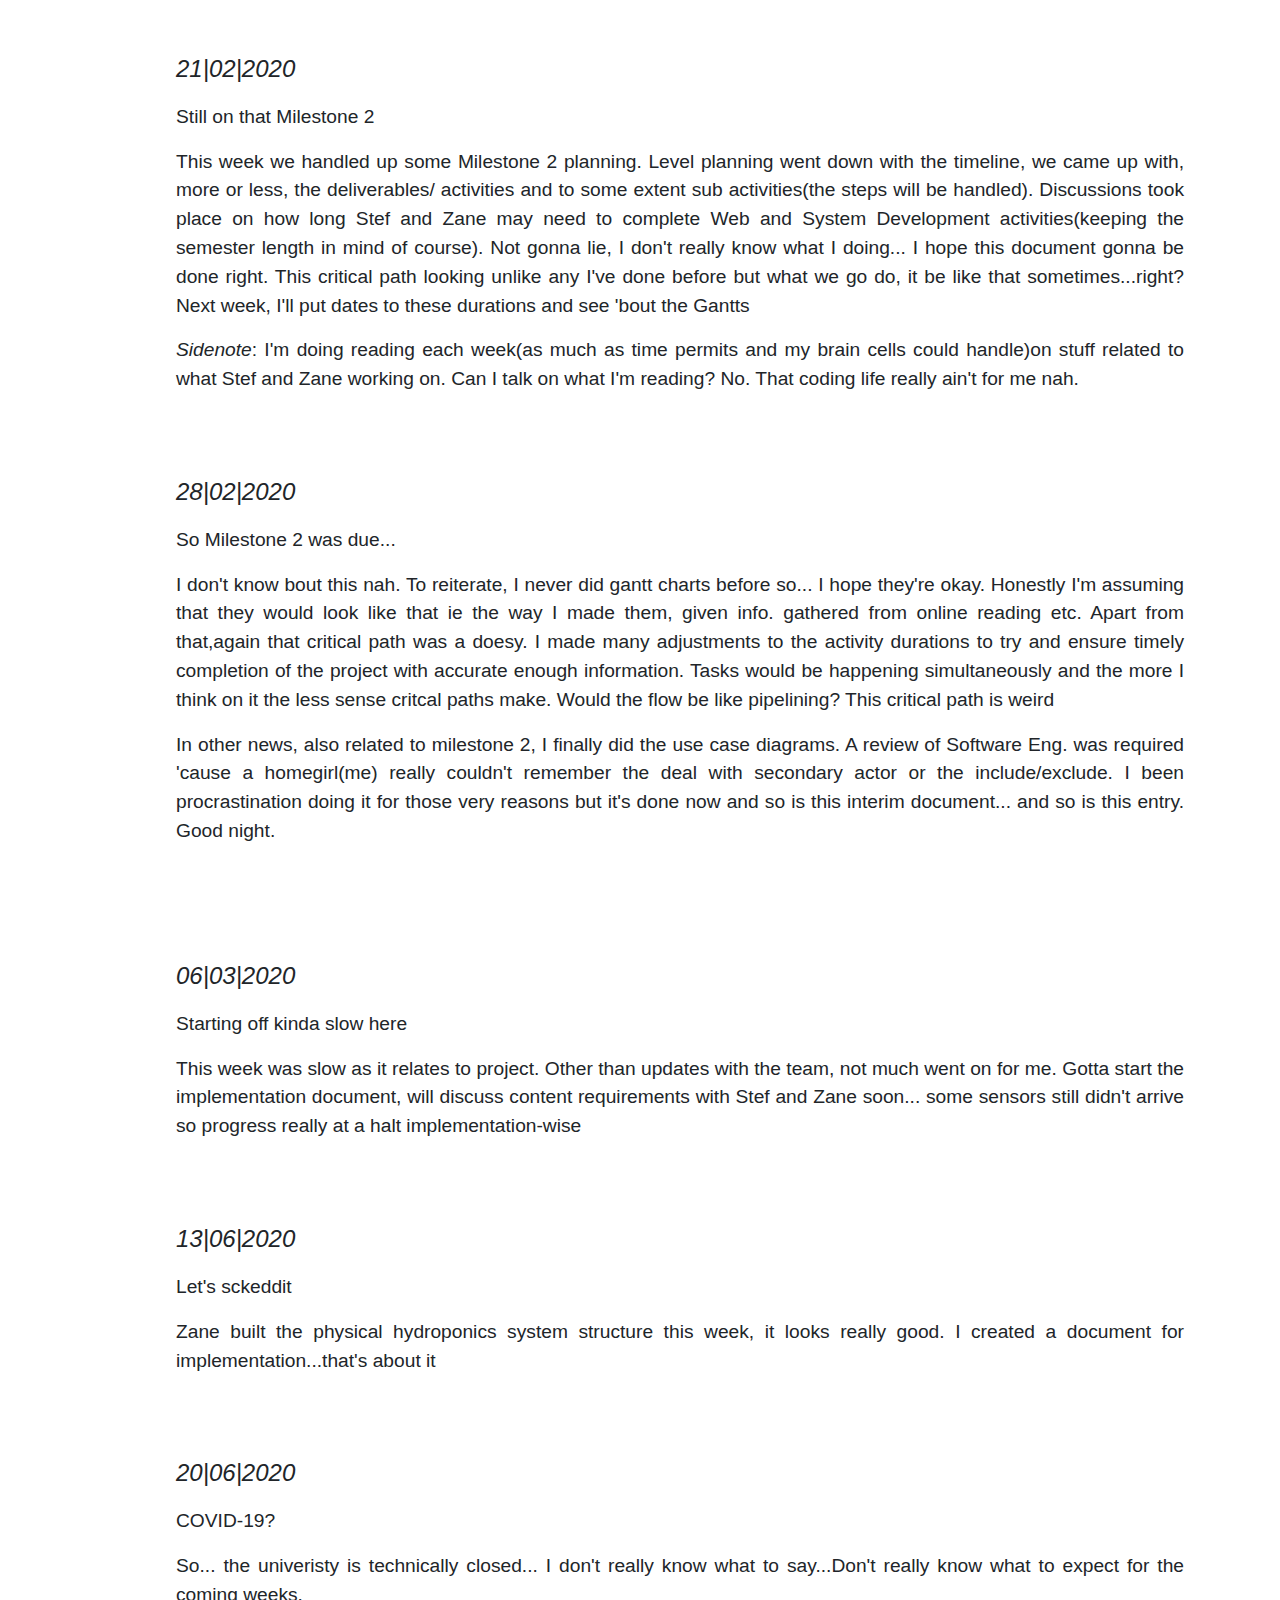
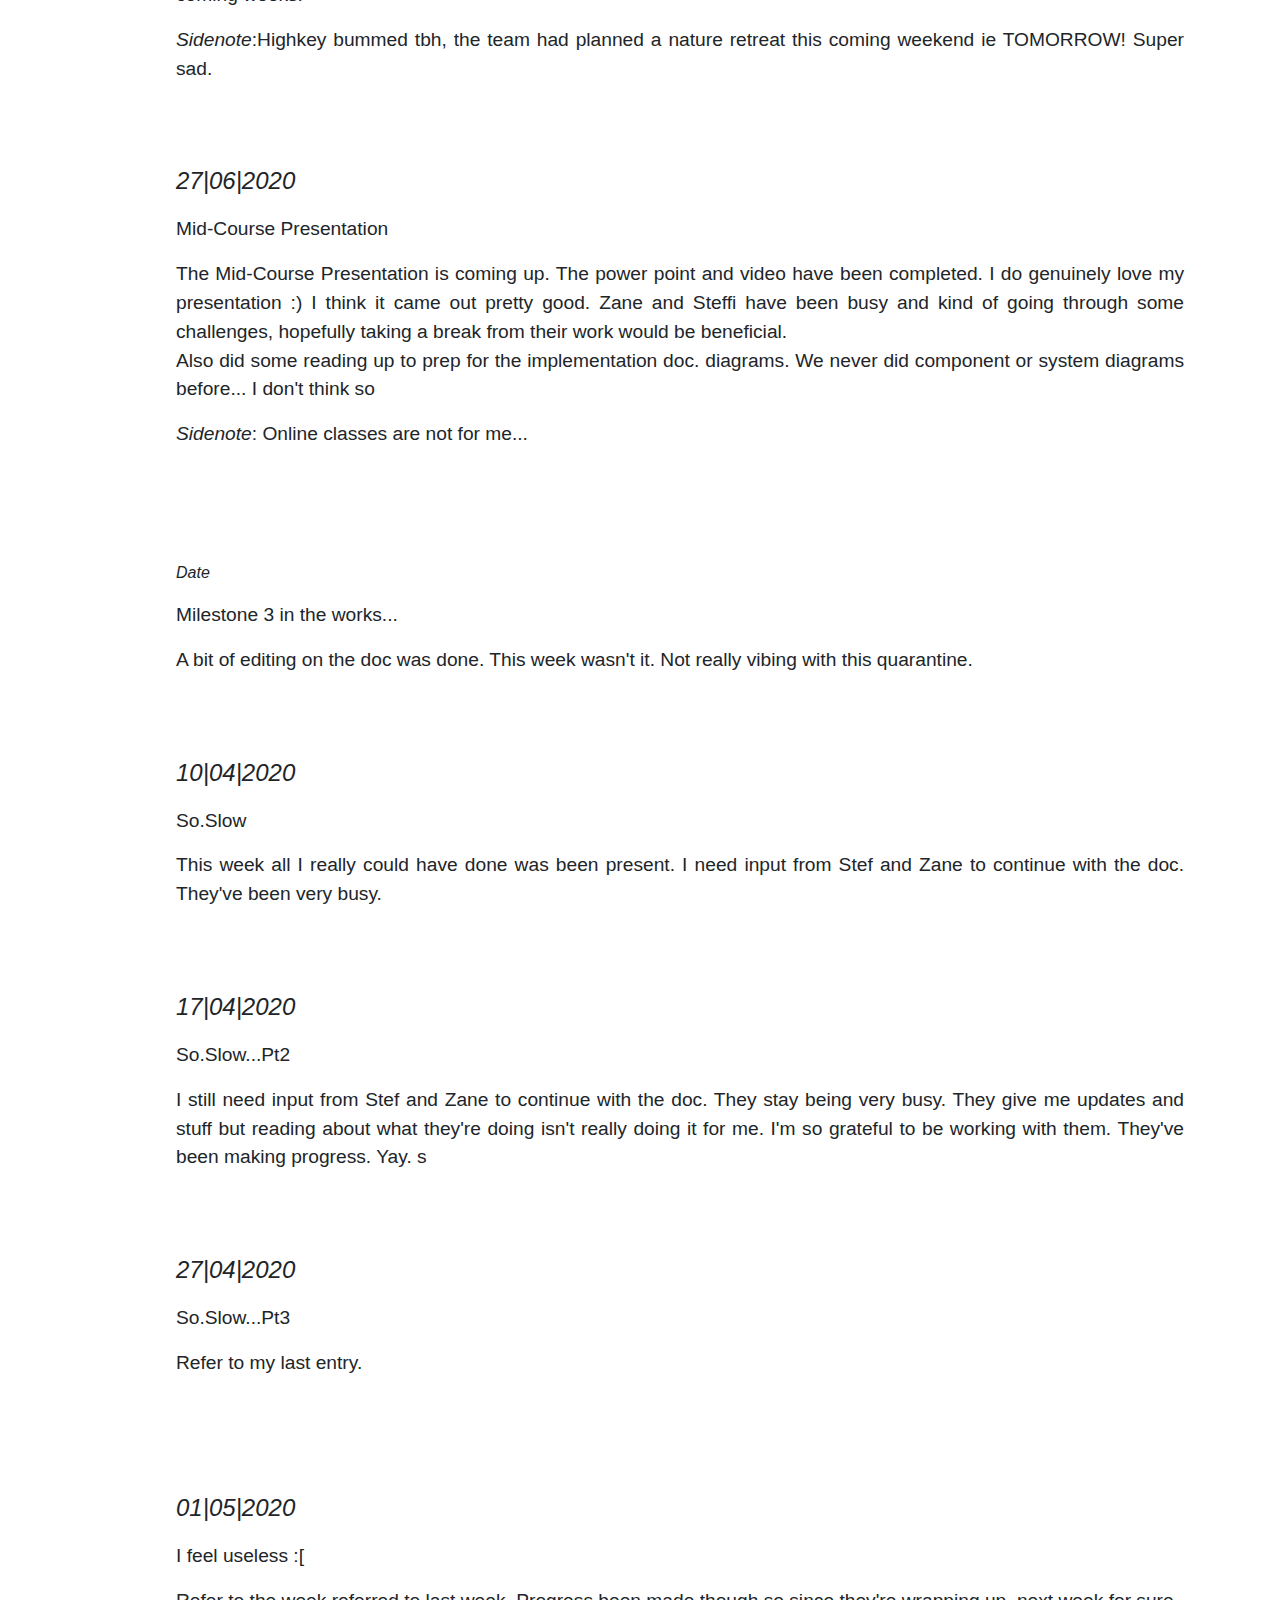
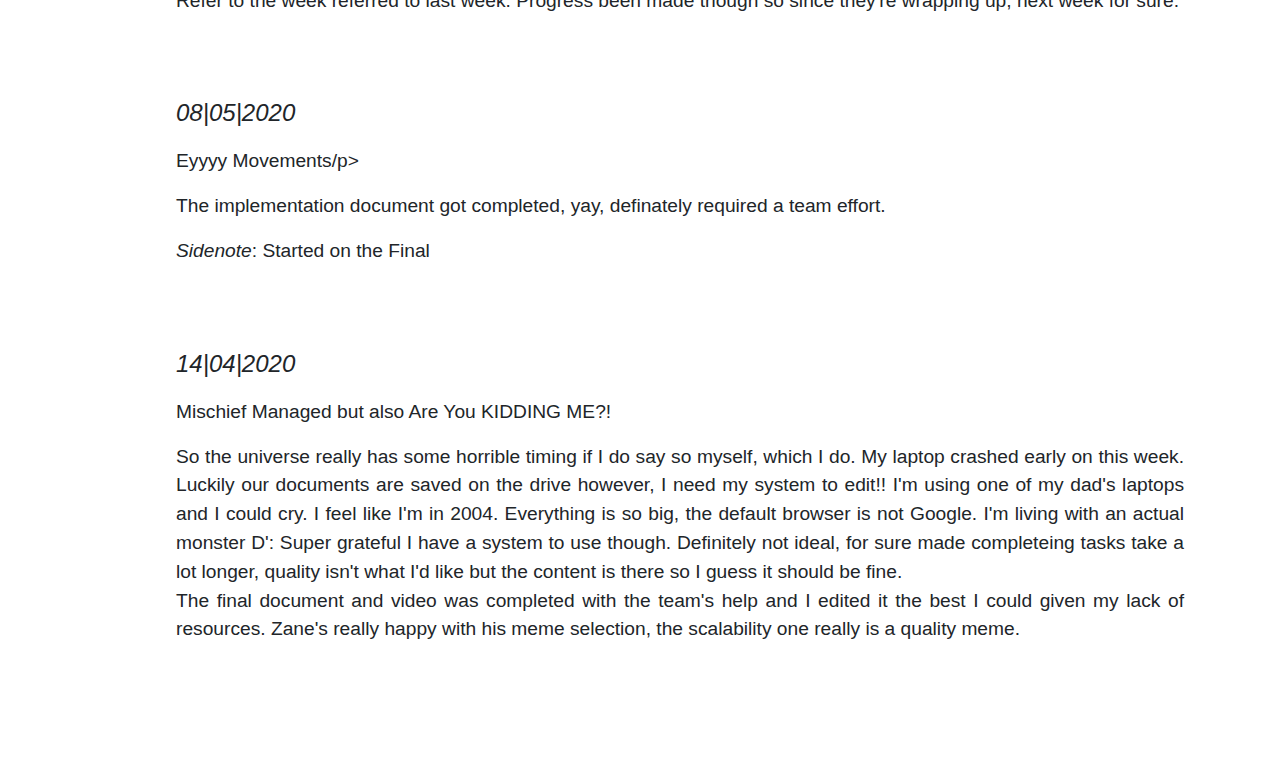
==== commit 1c28d915: "Update Carolyne.html" ====
--- a/Carolyne.html
+++ b/Carolyne.html
@@ -270,26 +270,52 @@
                             <p class="date"><em>10|04|2020</em></p>
                             <div class="note">
                                 <p>So.Slow</p>
-                                <p>This week all I really could have done was been present. I need input from Stef and Zane to continue with the doc.</p>
+                                <p>This week all I really could have done was been present. I need input from Stef and Zane to continue with the doc. They've been very busy.</p>
+                            </div>
+                        </div>
+                        <div class="journal-entry">
+                            <p class="date"><em>17|04|2020</em></p>
+                            <div class="note">
+                                <p>So.Slow...Pt2</p>
+                                <p>I still need input from Stef and Zane to continue with the doc. They stay being very busy. They give me updates and stuff but reading about what they're doing isn't really doing it for me.
+                                    I'm so grateful to be working with them. They've been making progress. Yay. s</p>
+                            </div>
+                        </div>
+                        <div class="journal-entry">
+                            <p class="date"><em>27|04|2020</em></p>
+                            <div class="note">
+                                <p>So.Slow...Pt3</p>
+                                <p>Refer to my last entry.</p>
                             </div>
                         </div>
                     </section>
 
                     <section id="May">
                         <div class="journal-entry">
-                            <p class="date"><em>Date</em></p>
-                            <div class="note">
-                                <p>Title</p>
-                                <p>Lorem ipsum dolor sit amet, consectetur adipiscing elit, sed do eiusmod tempor
-                                    incididunt
-                                    ut labore et dolore magna aliqua. Ut enim ad minim veniam, quis nostrud
-                                    exercitation
-                                    ullamco laboris nisi ut aliquip ex ea commodo consequat. Duis aute irure dolor in
-                                    reprehenderit in voluptate velit esse cillum dolore eu fugiat nulla pariatur.
-                                    Excepteur
-                                    sint occaecat cupidatat non proident, sunt in culpa qui officia deserunt mollit
-                                    anim id
-                                    est laborum.</p>
+                            <p class="date"><em>01|05|2020</em></p>
+                            <div class="note">
+                                <p>I feel useless :[</p>
+                                <p>Refer to the week referred to last week. Progress been made though so since they're wrapping up, next week for sure.</p>
+                            </div>
+                        </div>
+                        <div class="journal-entry">
+                            <p class="date"><em>08|05|2020</em></p>
+                            <div class="note">
+                                <p>Eyyyy Movements/p>
+                                <p>The implementation document got completed, yay, definately required a team effort.</p>
+                                <p><i>Sidenote</i>: Started on the Final </p>
+                            </div>
+                        </div>
+                        <div class="journal-entry">
+                            <p class="date"><em>14|04|2020</em></p>
+                            <div class="note">
+                                <p>Mischief Managed but also Are You KIDDING ME?!</p>
+                                <p>So the universe really has some horrible timing if I do say so myself, which I do. My laptop crashed early on this week. Luckily our documents are saved on the drive
+                                    however, I need my system to edit!! I'm using one of my dad's laptops and I could cry. I feel like I'm in 2004. Everything is so big, the default browser is not Google. I'm
+                                    living with an actual monster D': Super grateful I have a system to use though. Definitely not ideal, for sure made completeing tasks take a lot longer, quality isn't what I'd like
+                                     but the content is there so I guess it should be fine. <br>
+                                    The final document and video was completed with the team's help and I edited it the best I could given my lack of resources. Zane's really happy with his meme selection, the scalability one
+                                    really is a quality meme.</p>
                             </div>
                         </div>
                     </section>
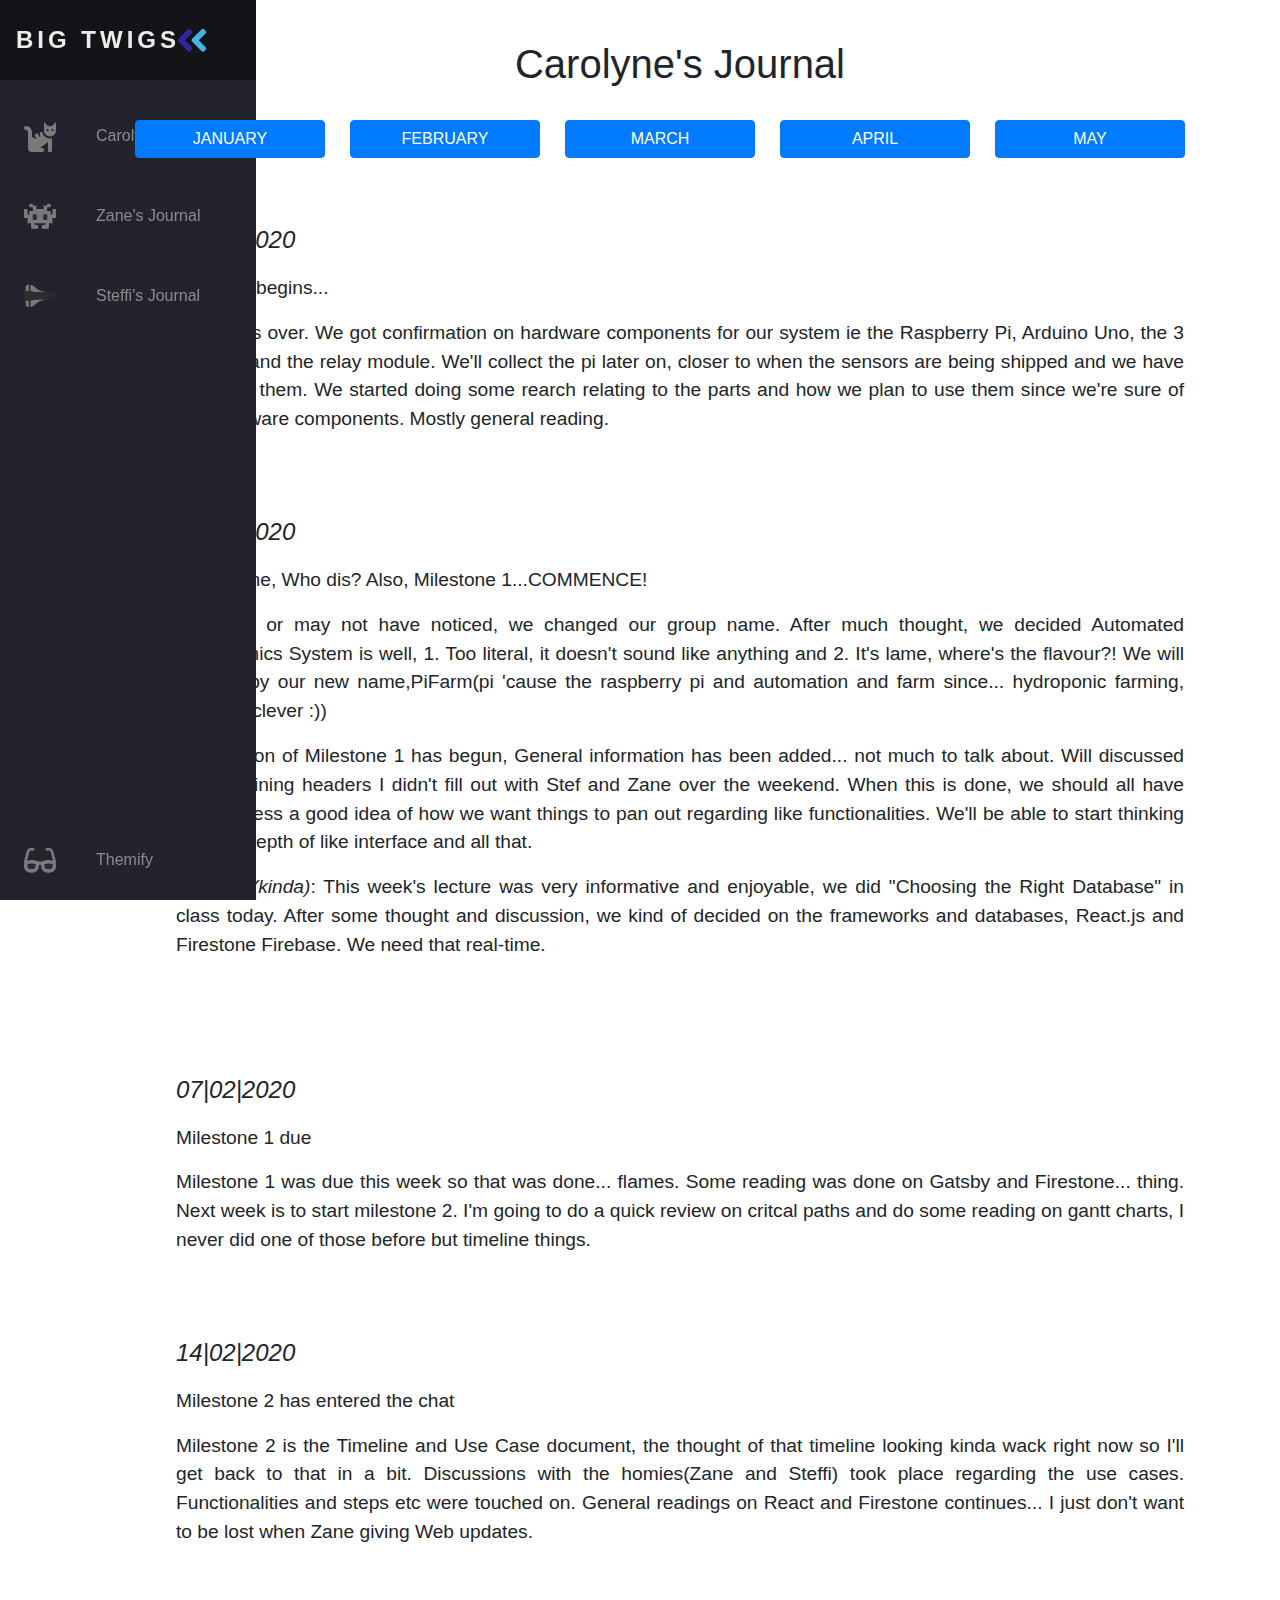
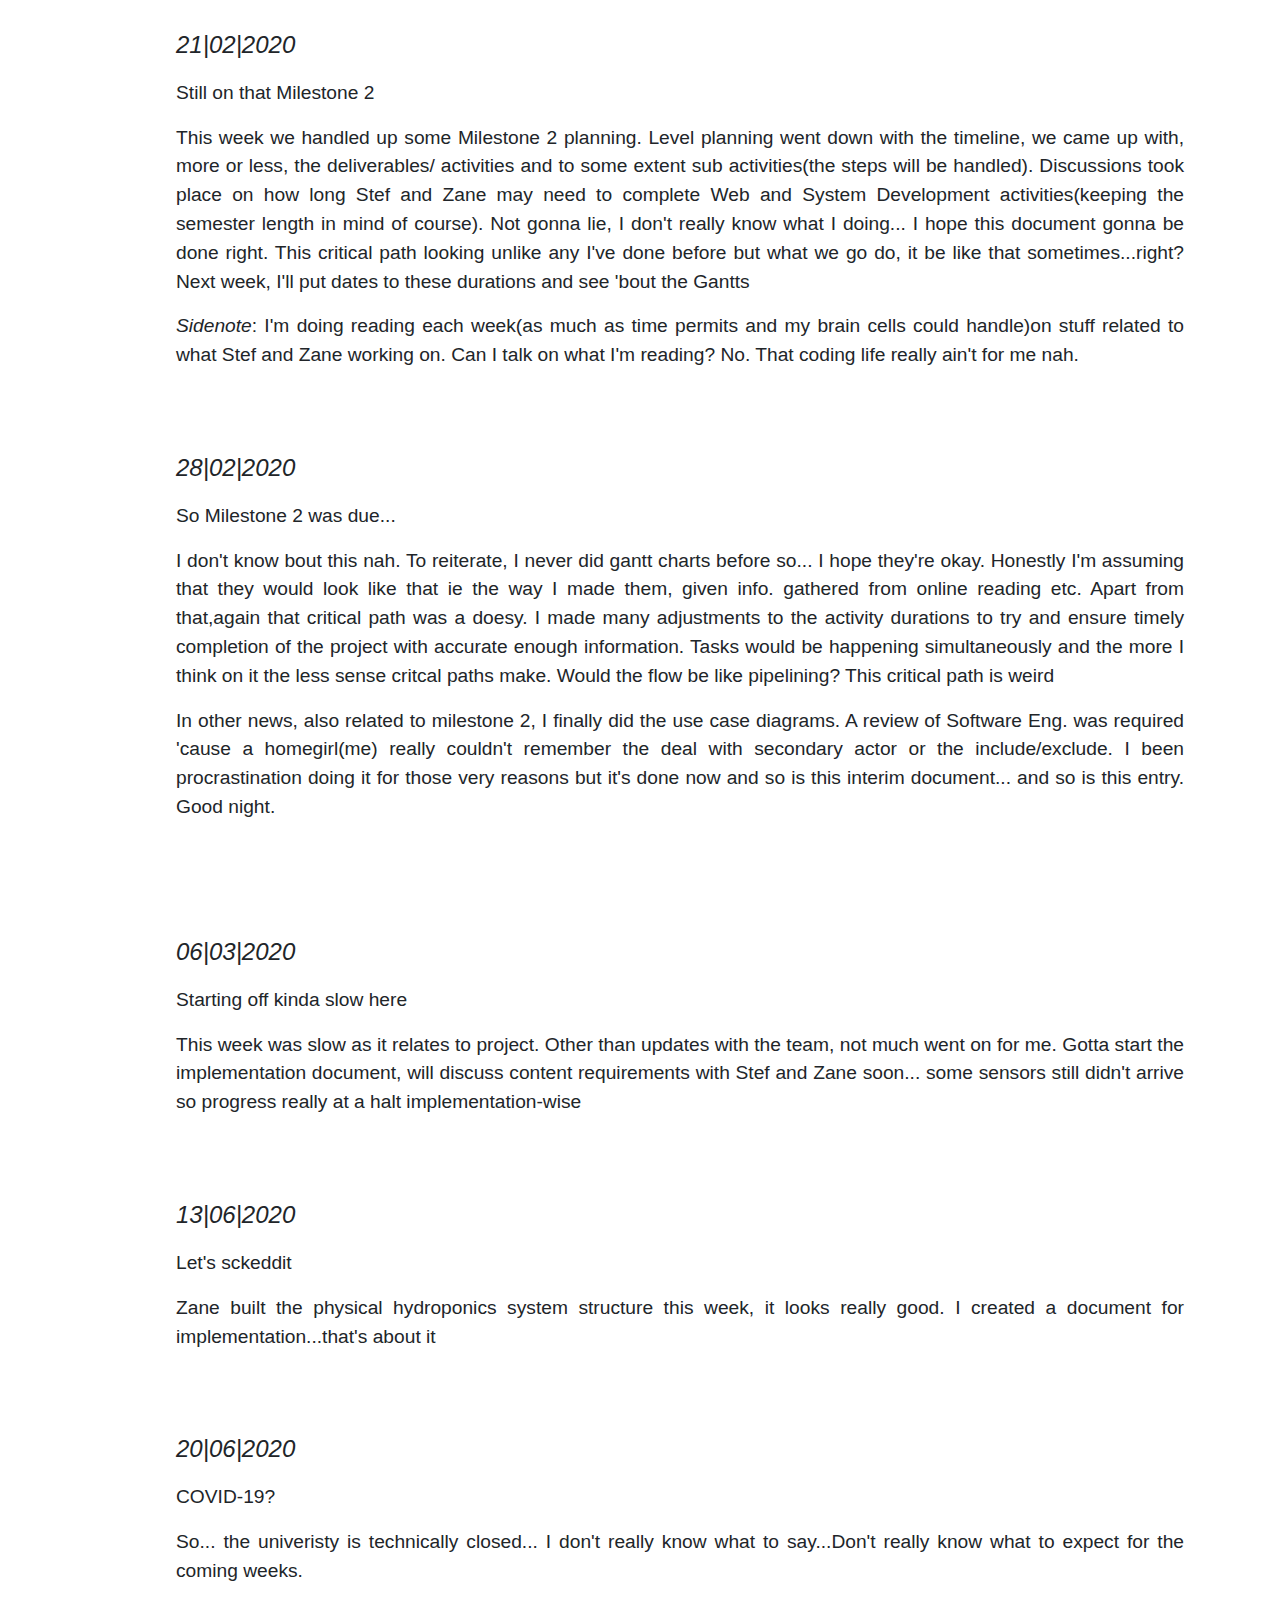
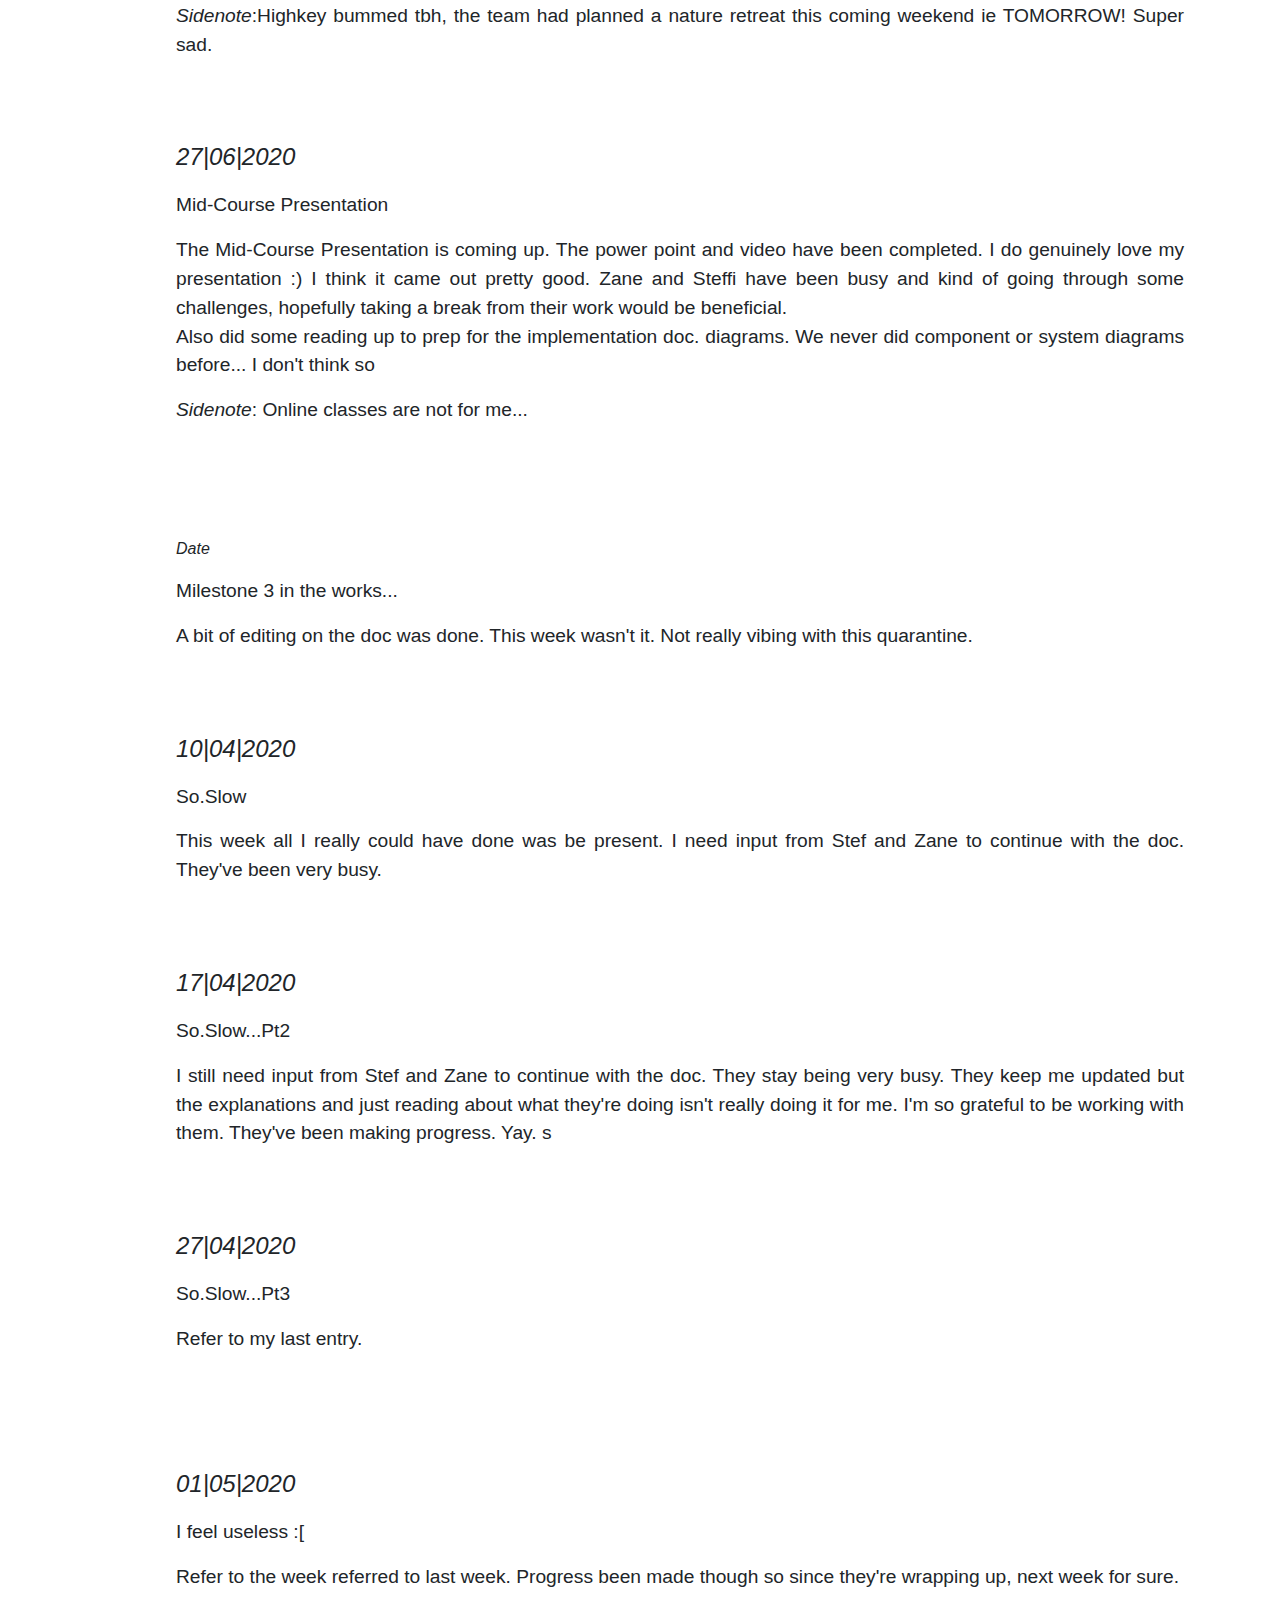
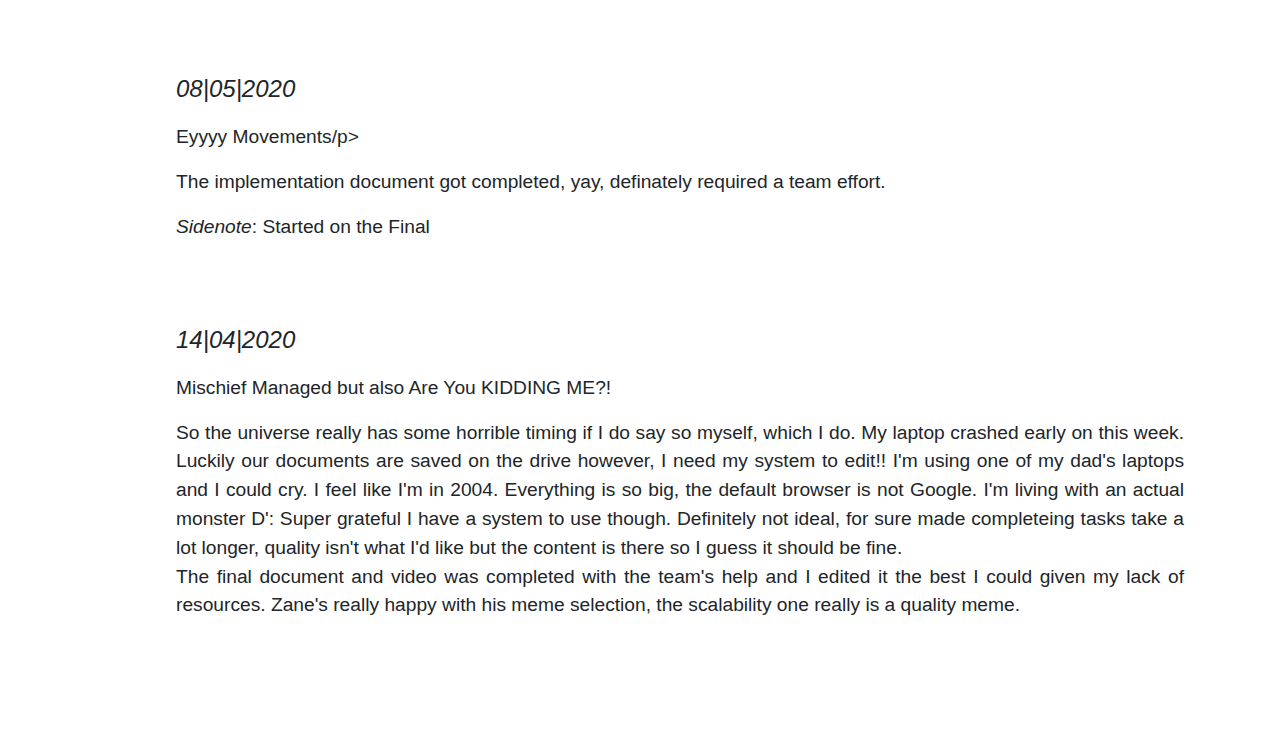
==== commit 2fcd2763: "Update Carolyne.html" ====
--- a/Carolyne.html
+++ b/Carolyne.html
@@ -168,12 +168,12 @@
                                  <p>Preparation of Milestone 1 has begun, General information has been added... not much to talk about. Will discussed the remaining
                                      headers I didn't fill out with Stef and Zane over the weekend. When this is done, we should all have more or less a good idea of how
                                      we want things to pan out regarding like functionalities. We'll be able to start thinking more in depth of like interface and all that.</p>
-                                 <p><i>Sidenote(kinda)</i>: This week's lecture was very informative and enjoyable, we did "Chosing the Right database" in class today. After some 
+                                 <p><i>Sidenote(kinda)</i>: This week's lecture was very informative and enjoyable, we did "Choosing the Right Database" in class today. After some 
                                      thought and discussion, we kind of decided on the frameworks and databases, React.js and Firestone Firebase. We need that real-time.</p>
                            </div>
                          </div>
                     </section>
-week 9 camping
+
                     <section id="February">
                         <div class="journal-entry">
                             <p class="date"><em>07|02|2020</em></p>
@@ -270,14 +270,14 @@
                             <p class="date"><em>10|04|2020</em></p>
                             <div class="note">
                                 <p>So.Slow</p>
-                                <p>This week all I really could have done was been present. I need input from Stef and Zane to continue with the doc. They've been very busy.</p>
+                                <p>This week all I really could have done was be present. I need input from Stef and Zane to continue with the doc. They've been very busy.</p>
                             </div>
                         </div>
                         <div class="journal-entry">
                             <p class="date"><em>17|04|2020</em></p>
                             <div class="note">
                                 <p>So.Slow...Pt2</p>
-                                <p>I still need input from Stef and Zane to continue with the doc. They stay being very busy. They give me updates and stuff but reading about what they're doing isn't really doing it for me.
+                                <p>I still need input from Stef and Zane to continue with the doc. They stay being very busy. They keep me updated but the explanations and just reading about what they're doing isn't really doing it for me. 
                                     I'm so grateful to be working with them. They've been making progress. Yay. s</p>
                             </div>
                         </div>
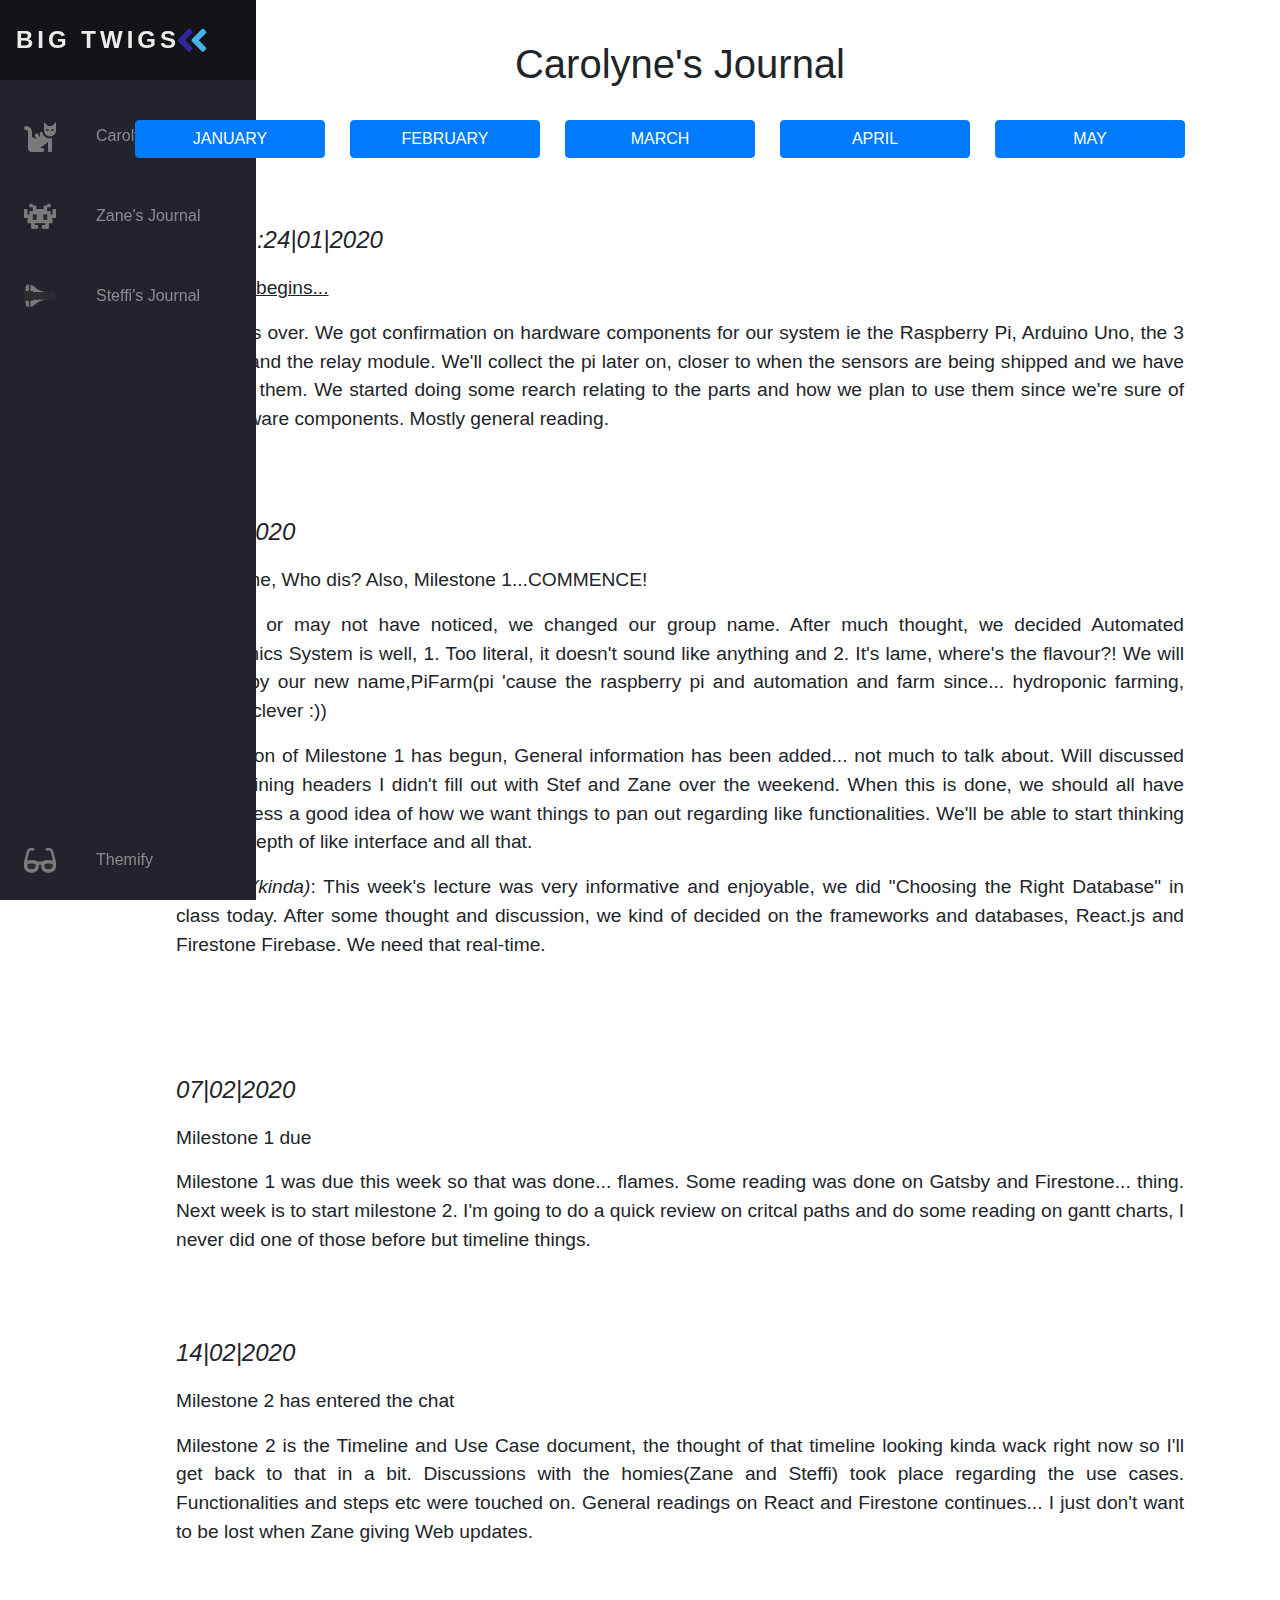
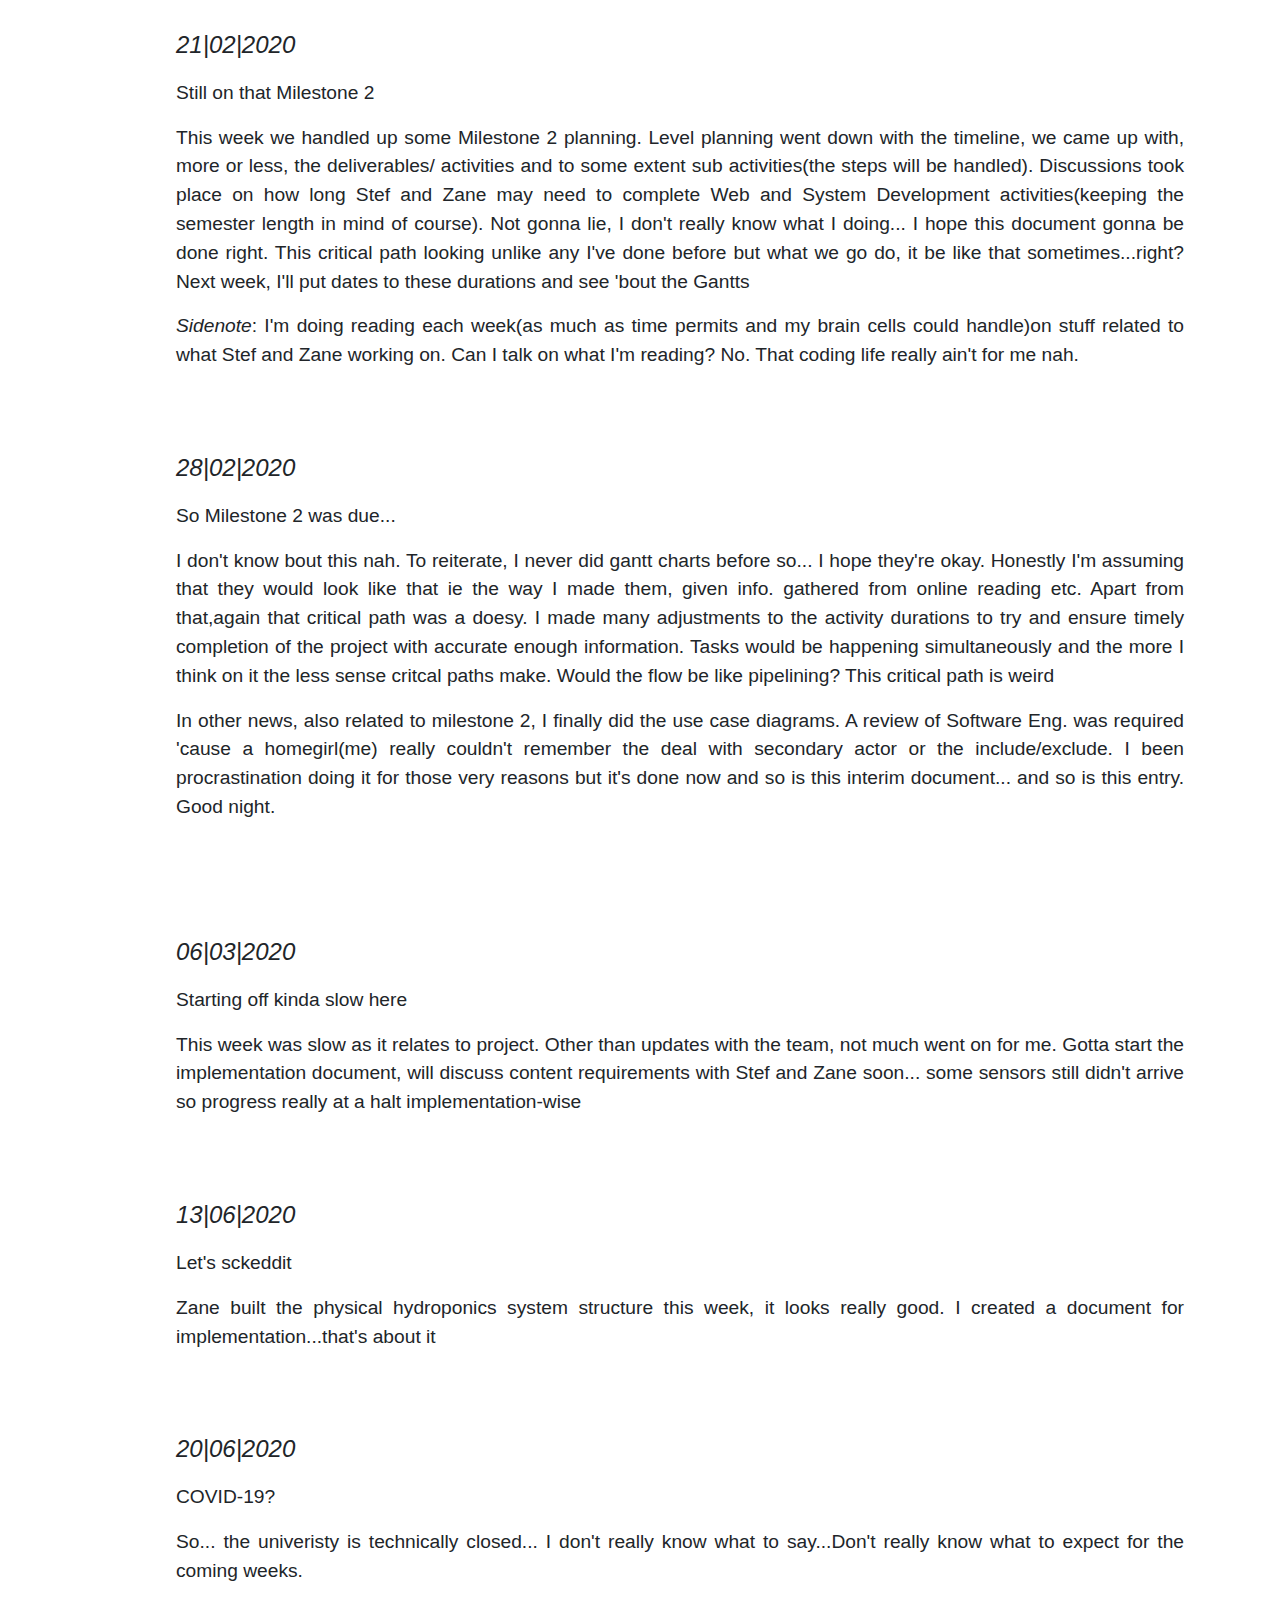
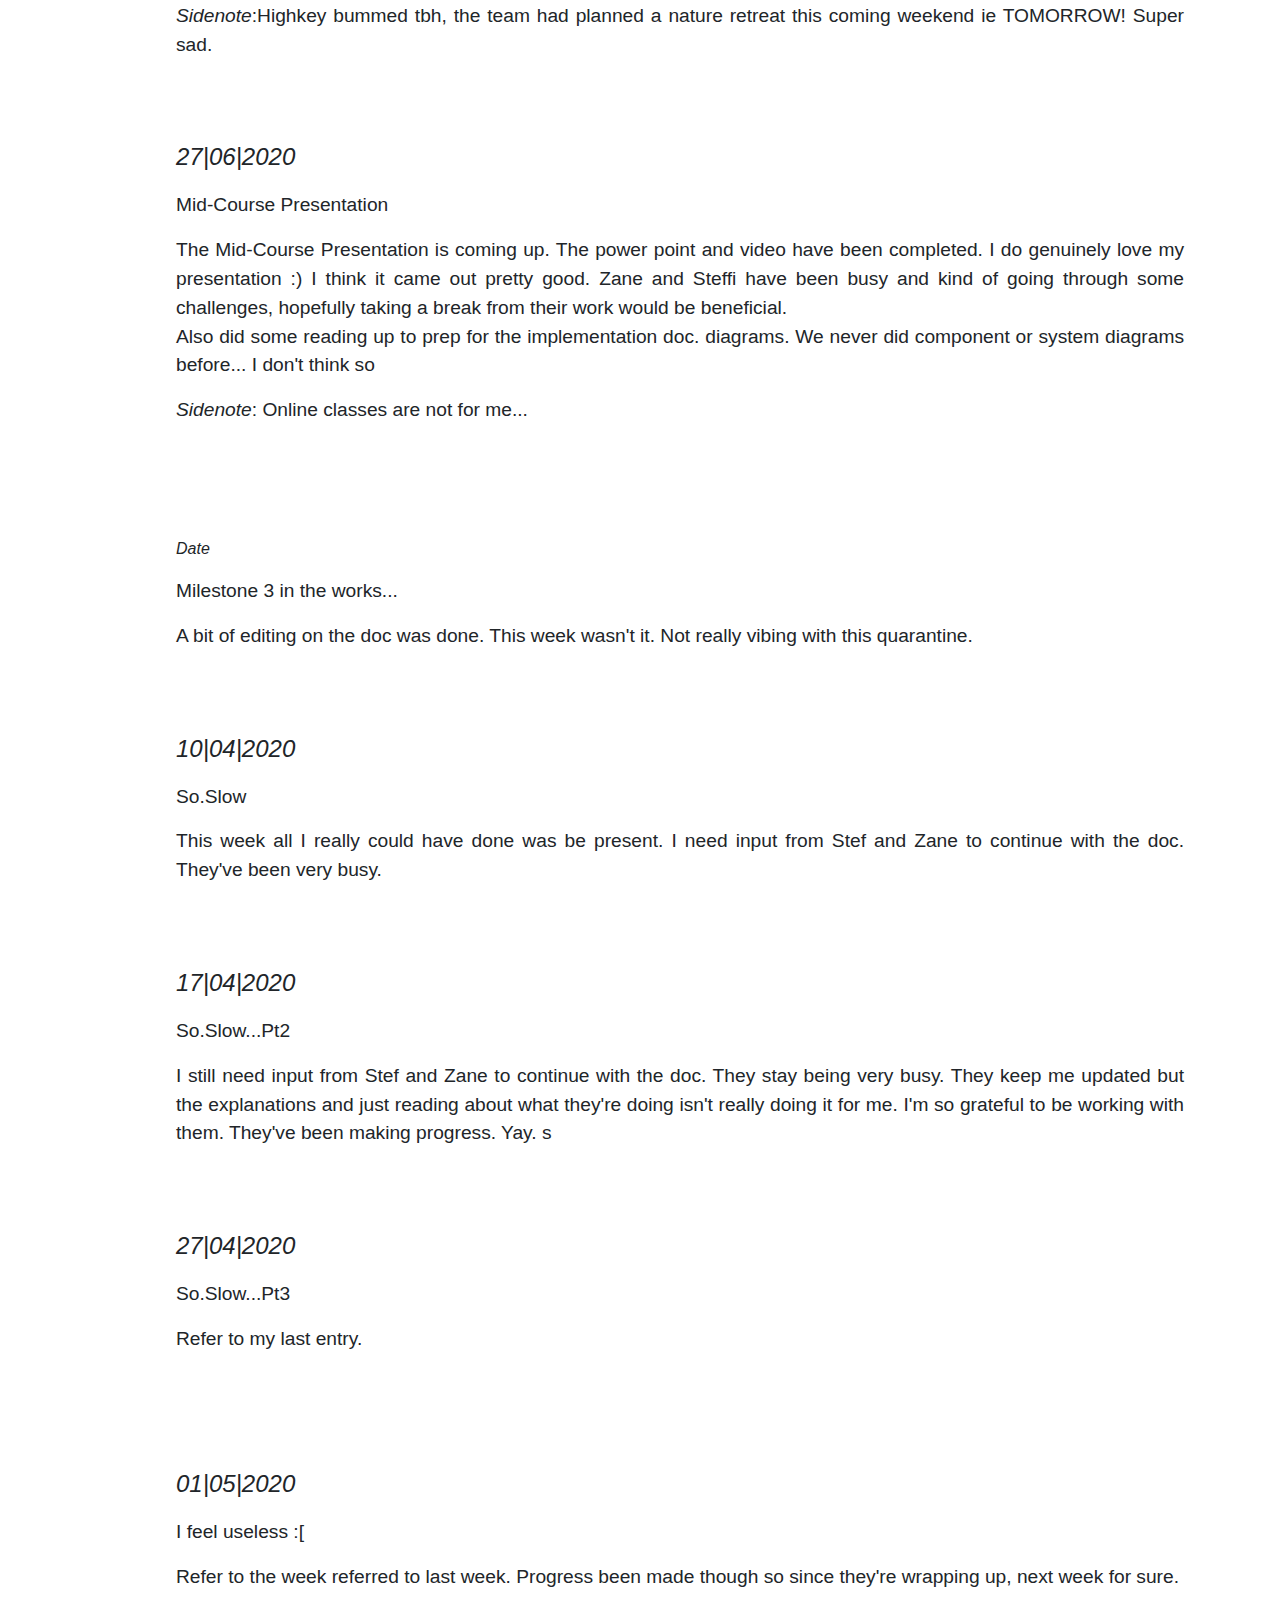
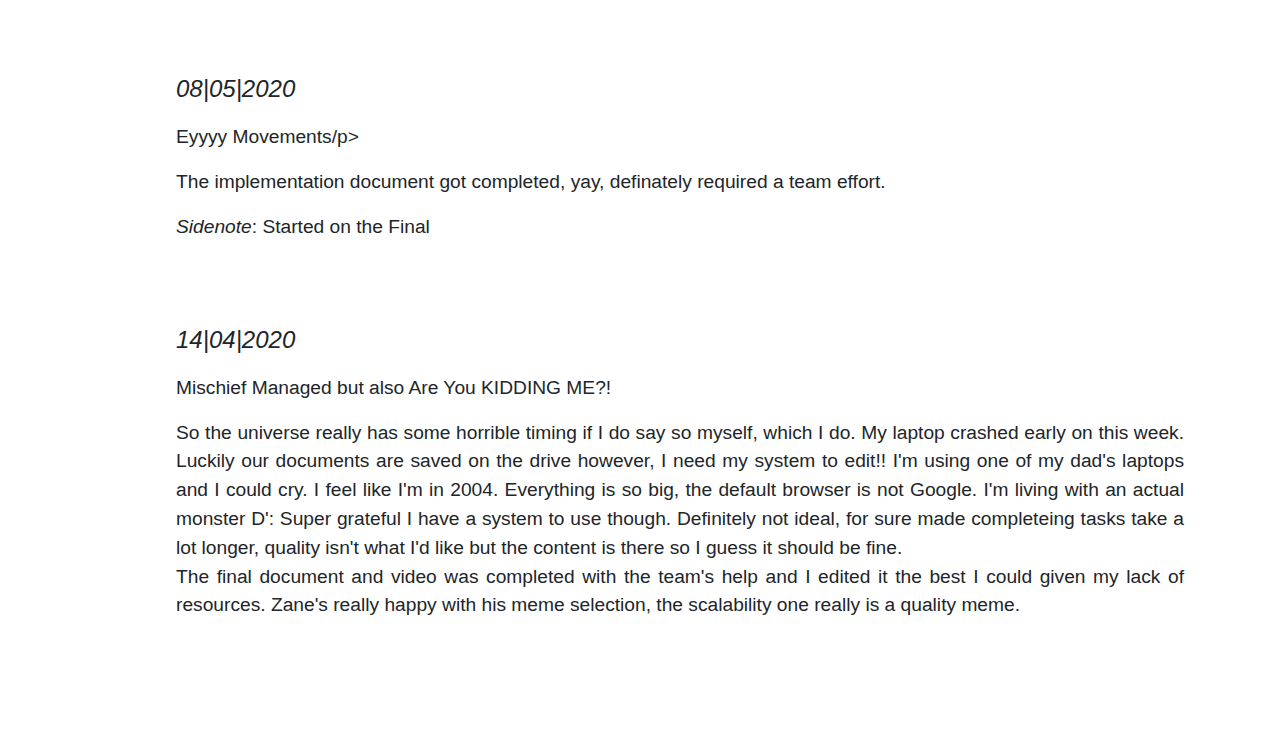
==== commit 7f773d4a: "Update Carolyne.html" ====
--- a/Carolyne.html
+++ b/Carolyne.html
@@ -150,9 +150,9 @@
 
                     <section id="January">
                          <div class="journal-entry">
-                             <p class="date"><em>24|01|2020</em></p>
+                             <p class="date"><em>Week 1:24|01|2020</em></p>
                              <div class="note">
-                                 <p>And so it begins...</p>
+                                 <p><u>And so it begins...</u></p>
                                  <p>Week 1 is over. We got confirmation on hardware components for our system ie the Raspberry Pi, Arduino Uno, the 3 sensors and the relay module. 
                                     We'll collect the pi later on, closer to when the sensors are being shipped and we have to collect them. We started doing some rearch relating to 
                                     the parts and how we plan to use them since we're sure of our hardware components. Mostly general reading.</p>
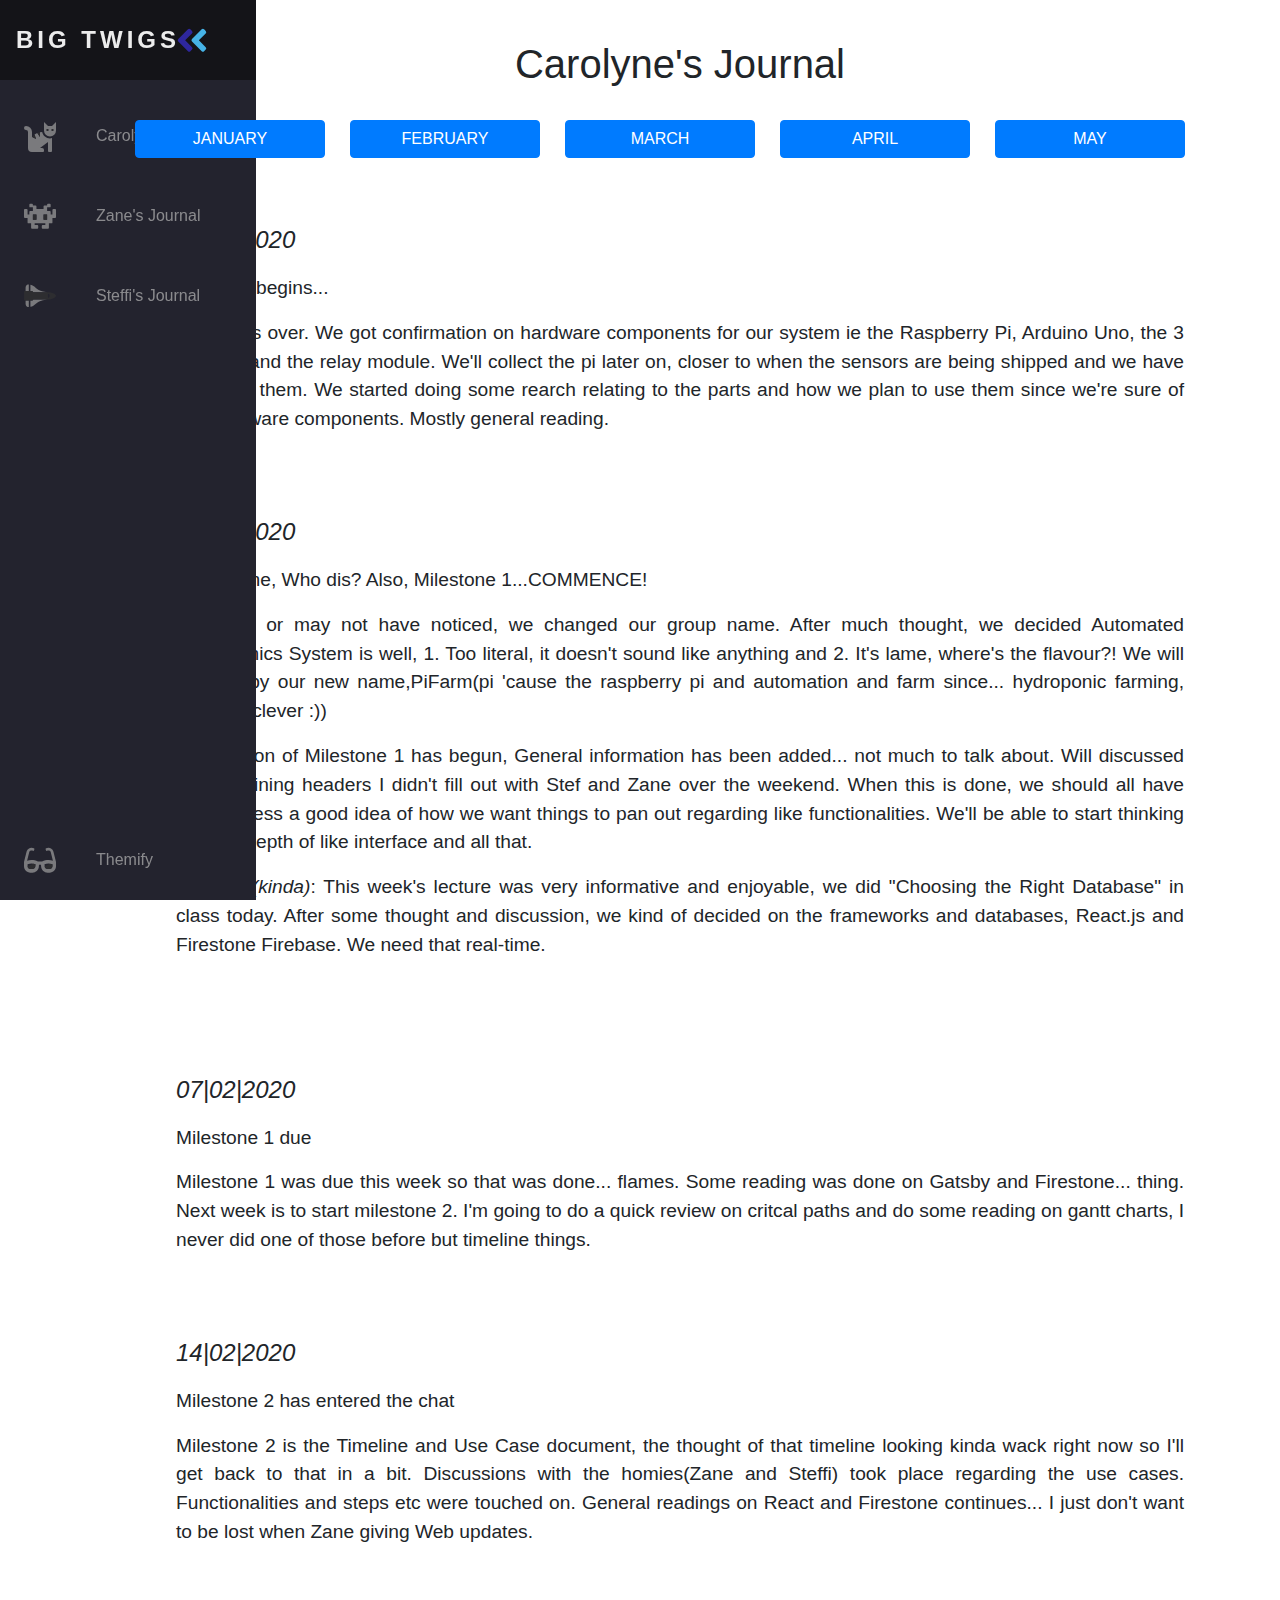
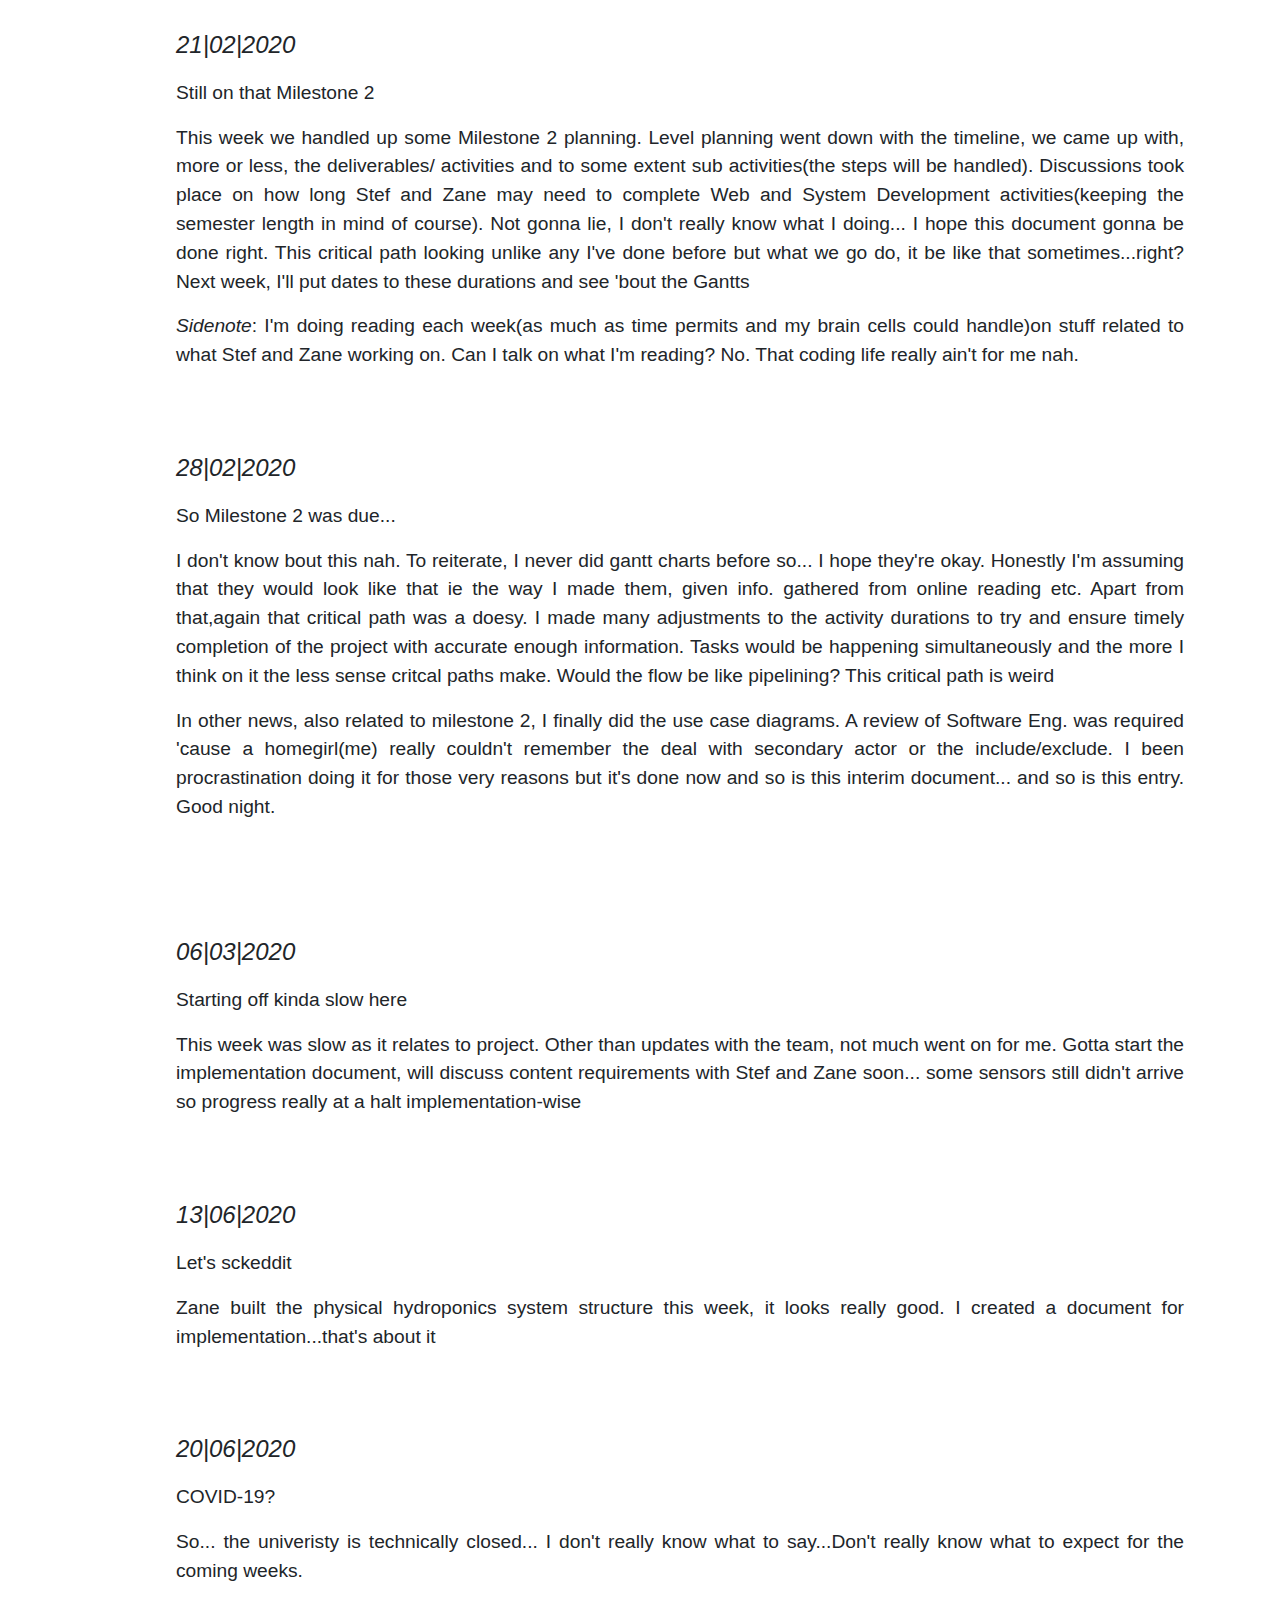
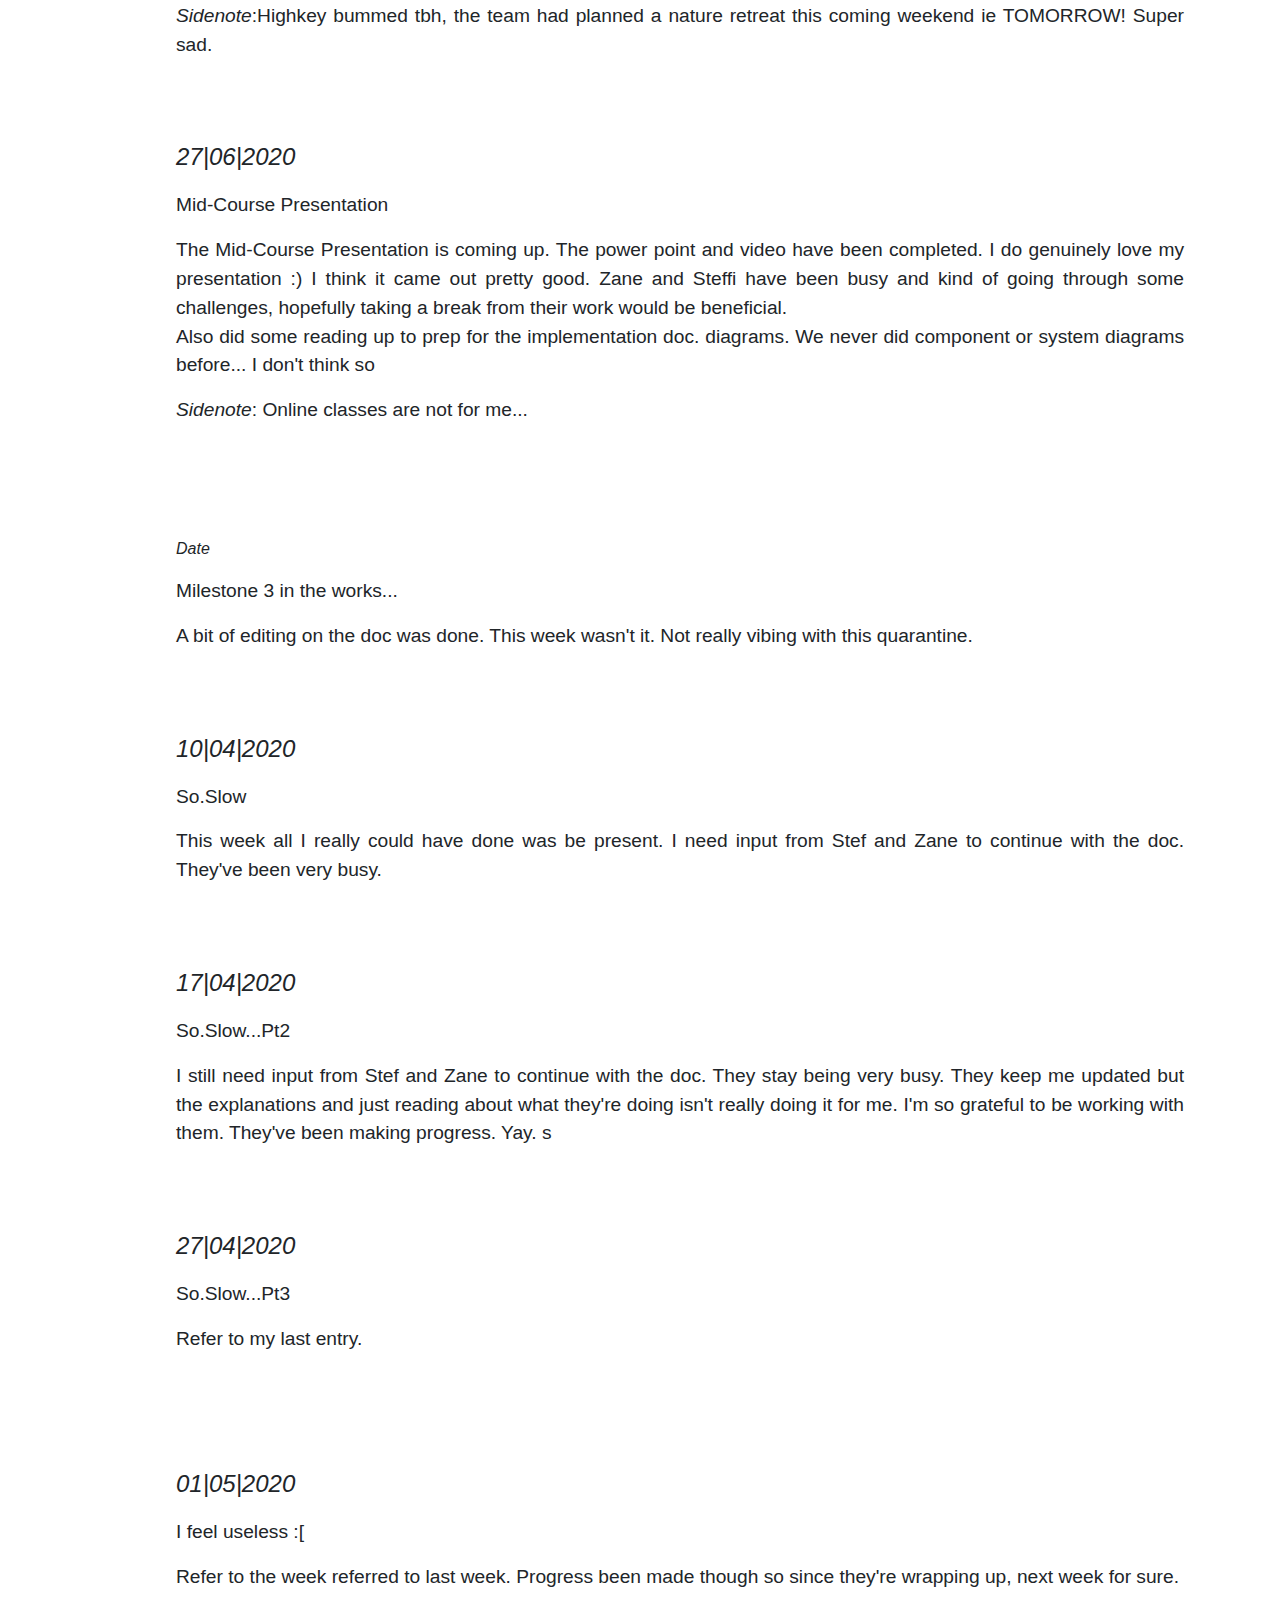
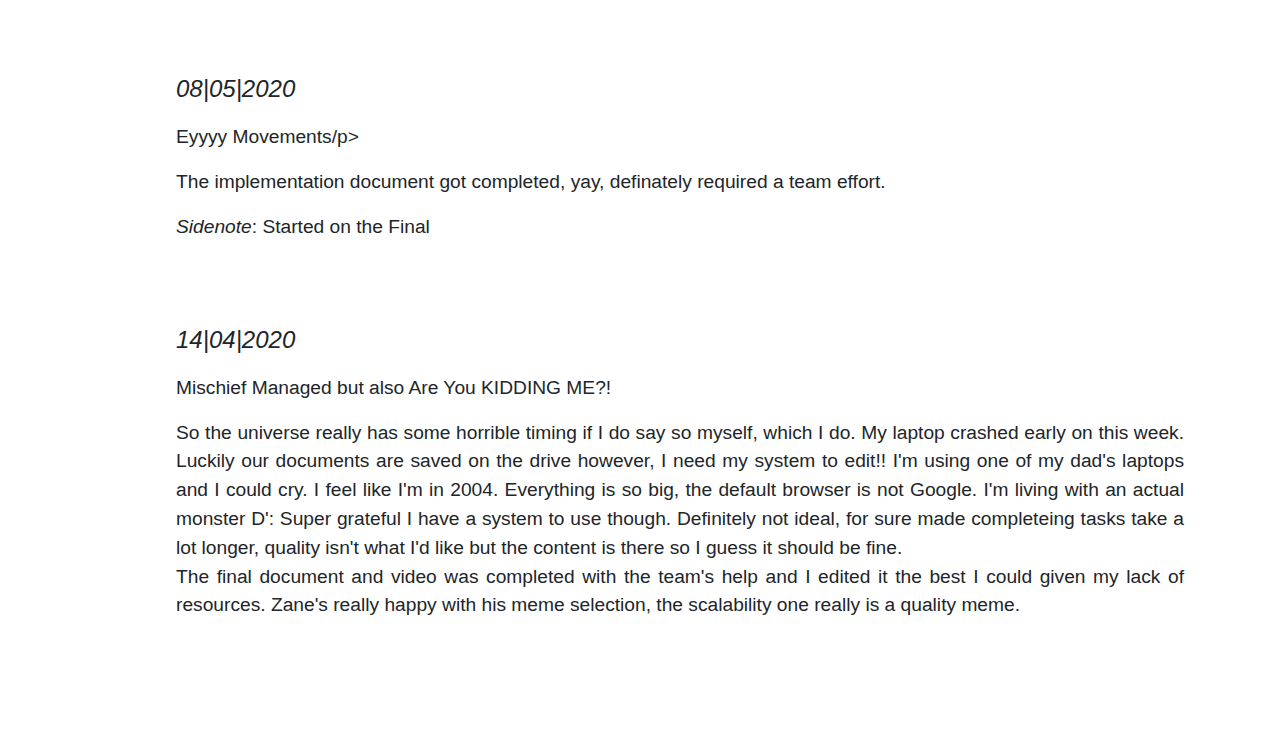
==== commit d0bdbd84: "Update Carolyne.html" ====
--- a/Carolyne.html
+++ b/Carolyne.html
@@ -150,9 +150,9 @@
 
                     <section id="January">
                          <div class="journal-entry">
-                             <p class="date"><em>Week 1:24|01|2020</em></p>
+                             <p class="date"><em>24|01|2020</em></p>
                              <div class="note">
-                                 <p><u>And so it begins...</u></p>
+                                 <p>And so it begins...</p>
                                  <p>Week 1 is over. We got confirmation on hardware components for our system ie the Raspberry Pi, Arduino Uno, the 3 sensors and the relay module. 
                                     We'll collect the pi later on, closer to when the sensors are being shipped and we have to collect them. We started doing some rearch relating to 
                                     the parts and how we plan to use them since we're sure of our hardware components. Mostly general reading.</p>
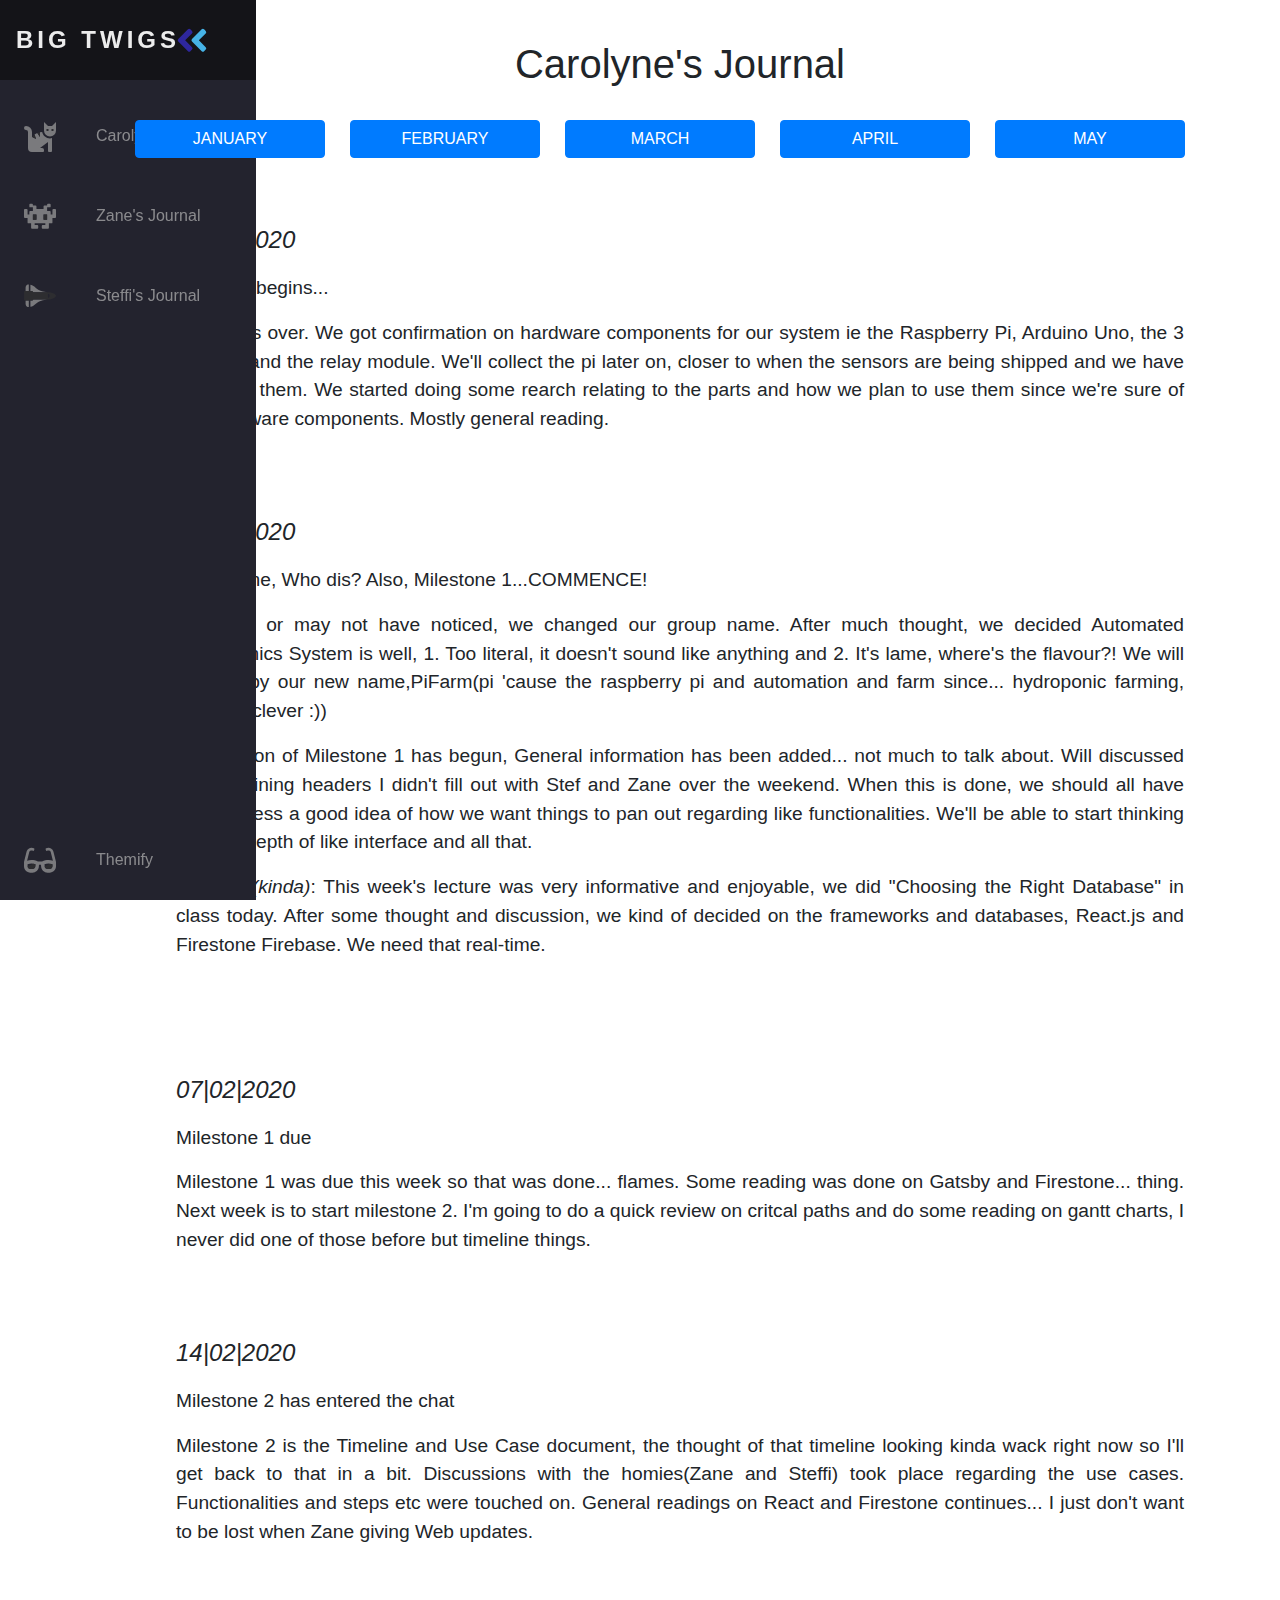
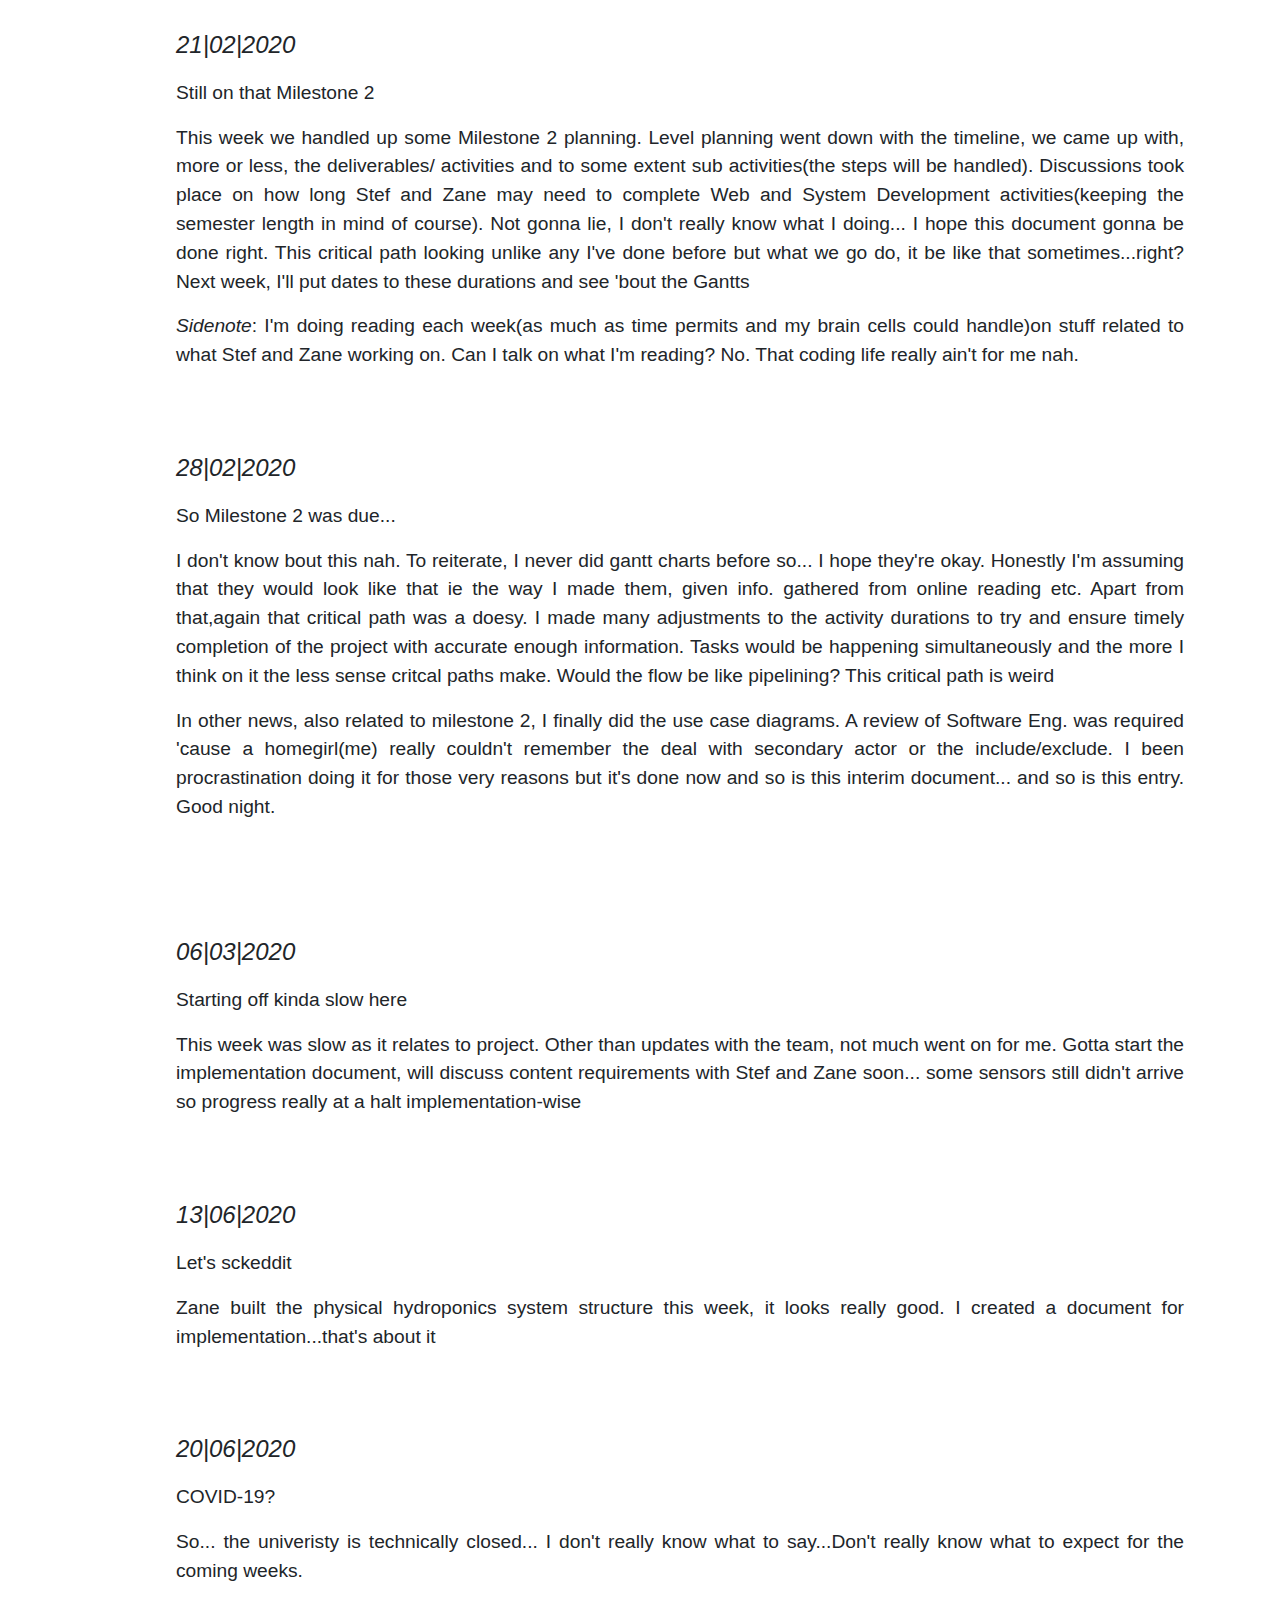
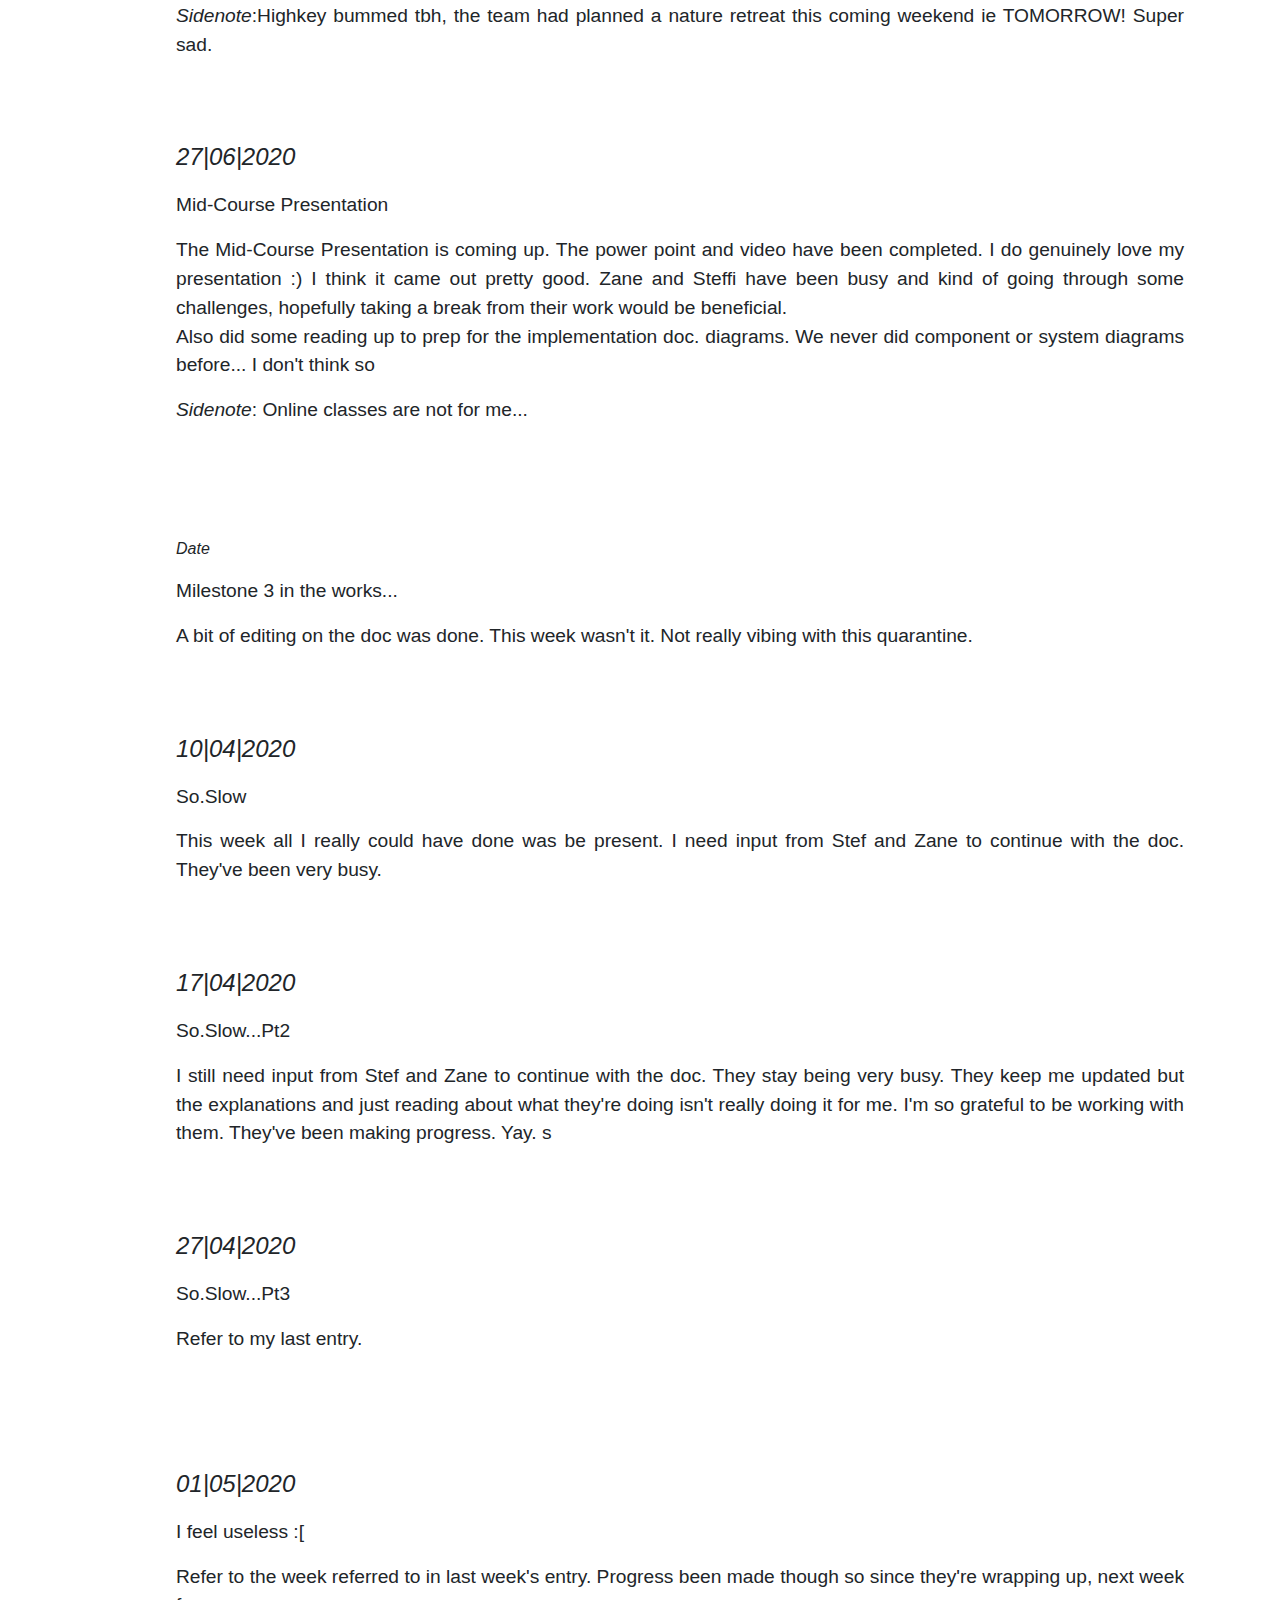
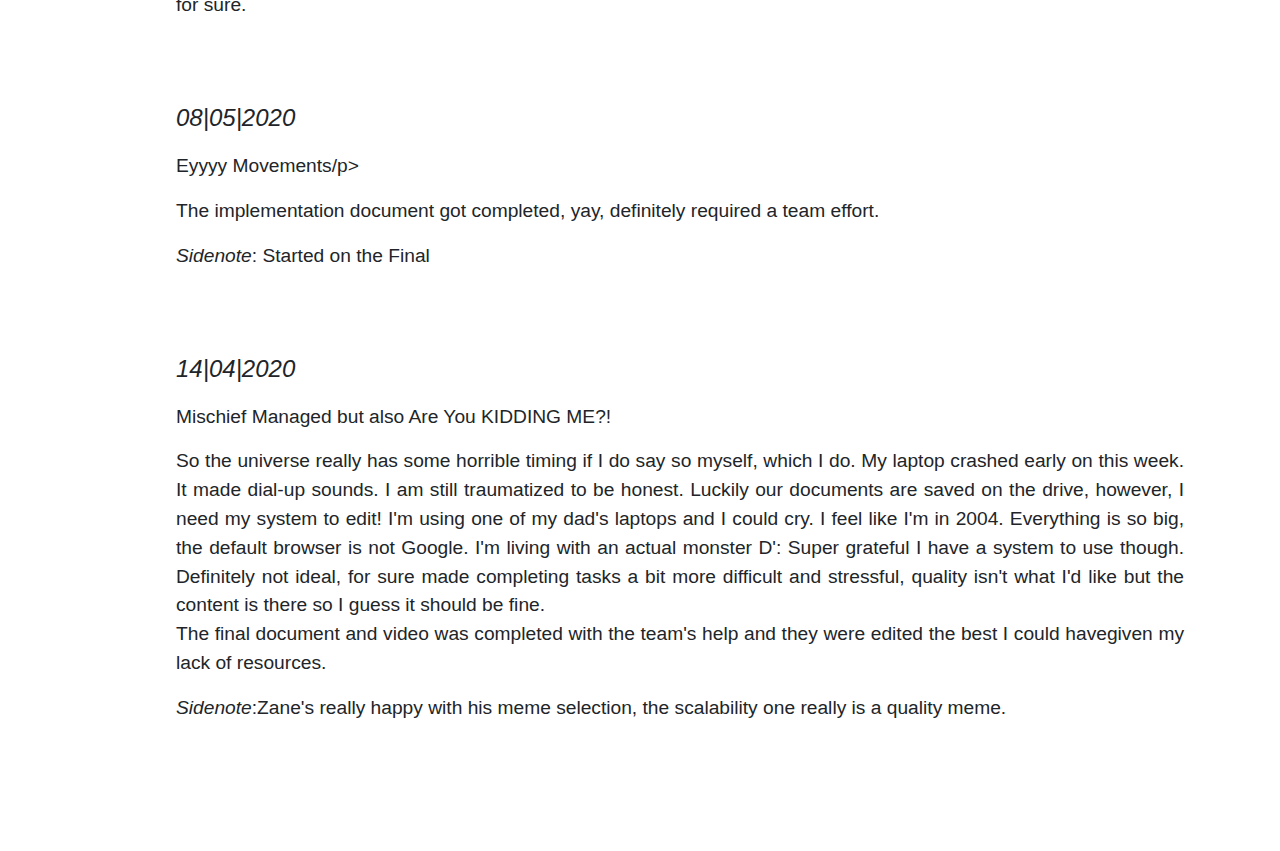
==== commit 115aee6b: "Update Carolyne.html" ====
--- a/Carolyne.html
+++ b/Carolyne.html
@@ -295,14 +295,14 @@
                             <p class="date"><em>01|05|2020</em></p>
                             <div class="note">
                                 <p>I feel useless :[</p>
-                                <p>Refer to the week referred to last week. Progress been made though so since they're wrapping up, next week for sure.</p>
+                                <p>Refer to the week referred to in last week's entry. Progress been made though so since they're wrapping up, next week for sure.</p>
                             </div>
                         </div>
                         <div class="journal-entry">
                             <p class="date"><em>08|05|2020</em></p>
                             <div class="note">
                                 <p>Eyyyy Movements/p>
-                                <p>The implementation document got completed, yay, definately required a team effort.</p>
+                                <p>The implementation document got completed, yay, definitely required a team effort.</p>
                                 <p><i>Sidenote</i>: Started on the Final </p>
                             </div>
                         </div>
@@ -310,11 +310,12 @@
                             <p class="date"><em>14|04|2020</em></p>
                             <div class="note">
                                 <p>Mischief Managed but also Are You KIDDING ME?!</p>
-                                <p>So the universe really has some horrible timing if I do say so myself, which I do. My laptop crashed early on this week. Luckily our documents are saved on the drive
-                                    however, I need my system to edit!! I'm using one of my dad's laptops and I could cry. I feel like I'm in 2004. Everything is so big, the default browser is not Google. I'm
-                                    living with an actual monster D': Super grateful I have a system to use though. Definitely not ideal, for sure made completeing tasks take a lot longer, quality isn't what I'd like
+                                <p>So the universe really has some horrible timing if I do say so myself, which I do. My laptop crashed early on this week. It made dial-up sounds. I am still traumatized to be honest. Luckily our documents are saved on the drive,
+                                    however, I need my system to edit! I'm using one of my dad's laptops and I could cry. I feel like I'm in 2004. Everything is so big, the default browser is not Google. I'm
+                                    living with an actual monster D': Super grateful I have a system to use though. Definitely not ideal, for sure made completing tasks a bit more difficult and stressful, quality isn't what I'd like
                                      but the content is there so I guess it should be fine. <br>
-                                    The final document and video was completed with the team's help and I edited it the best I could given my lack of resources. Zane's really happy with his meme selection, the scalability one
+                                    The final document and video was completed with the team's help and they were edited the best I could havegiven my lack of resources. 
+                                <p><i>Sidenote</i>:Zane's really happy with his meme selection, the scalability one
                                     really is a quality meme.</p>
                             </div>
                         </div>
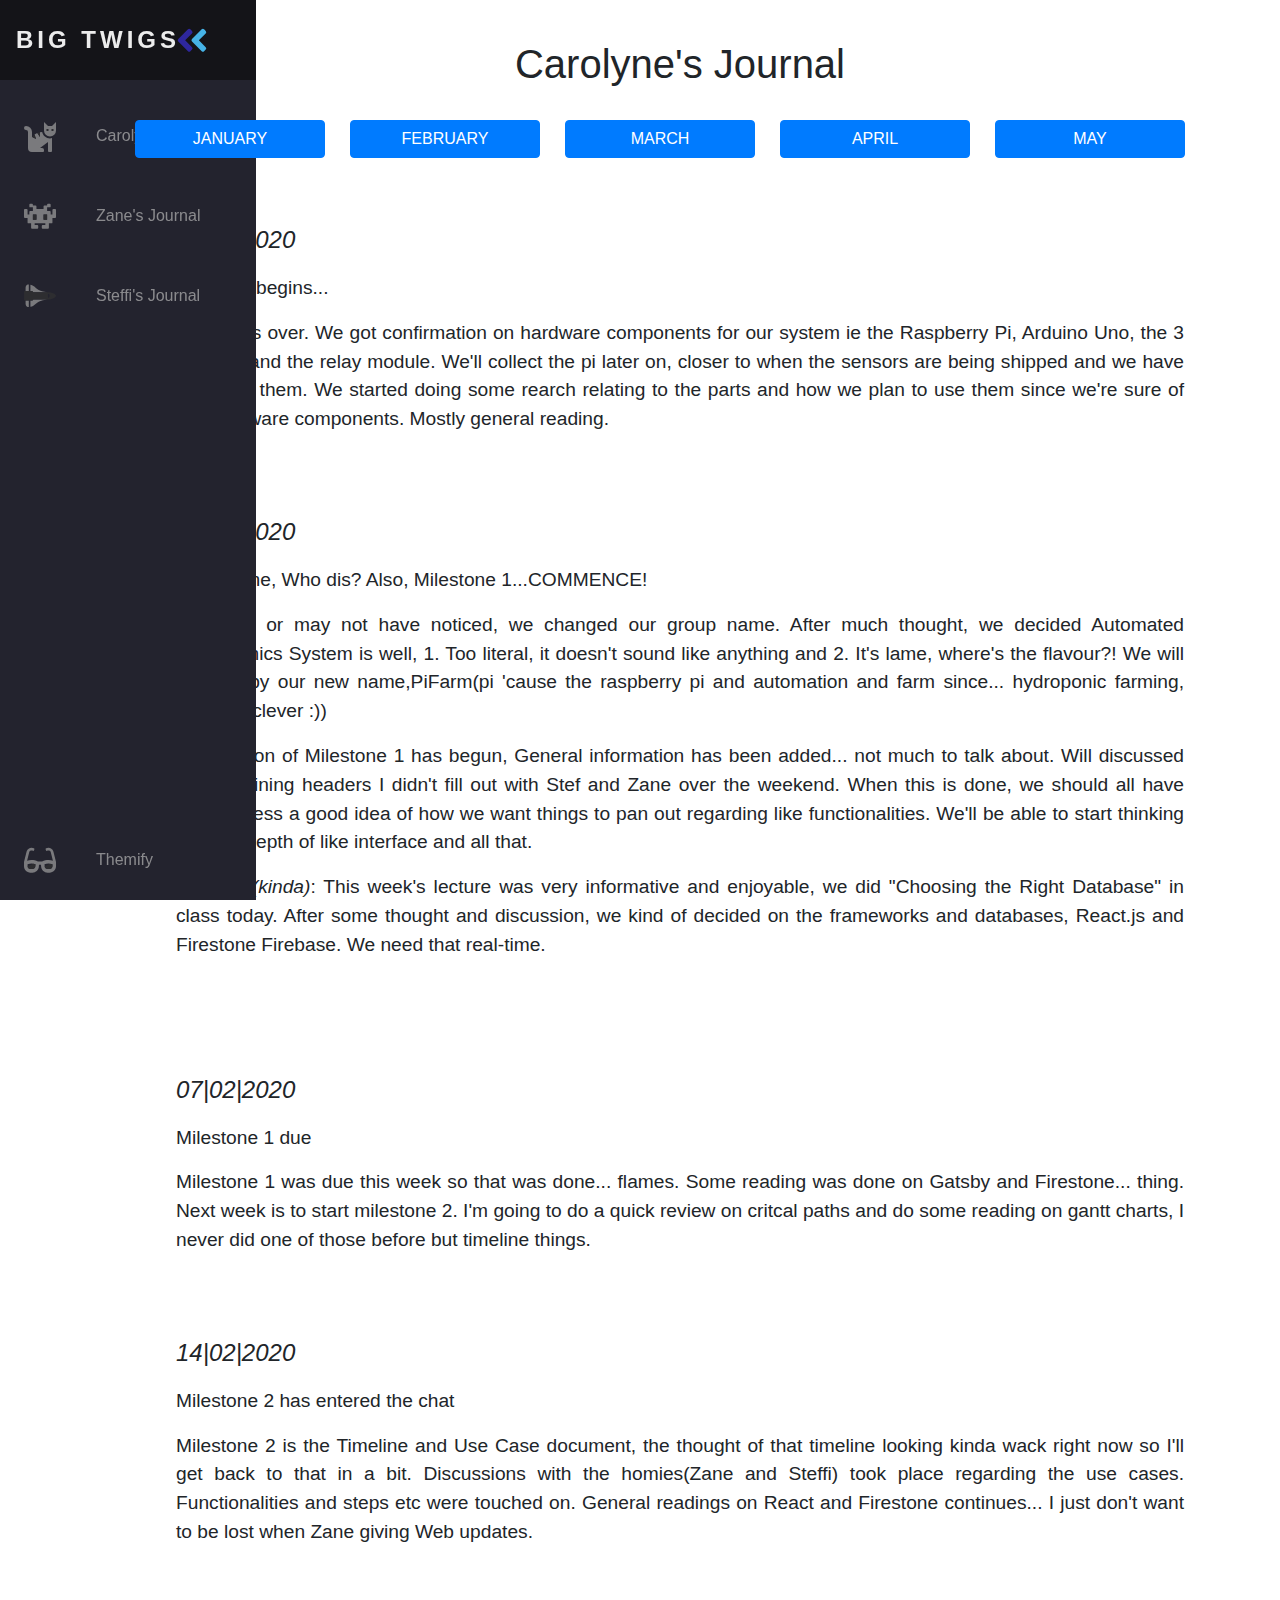
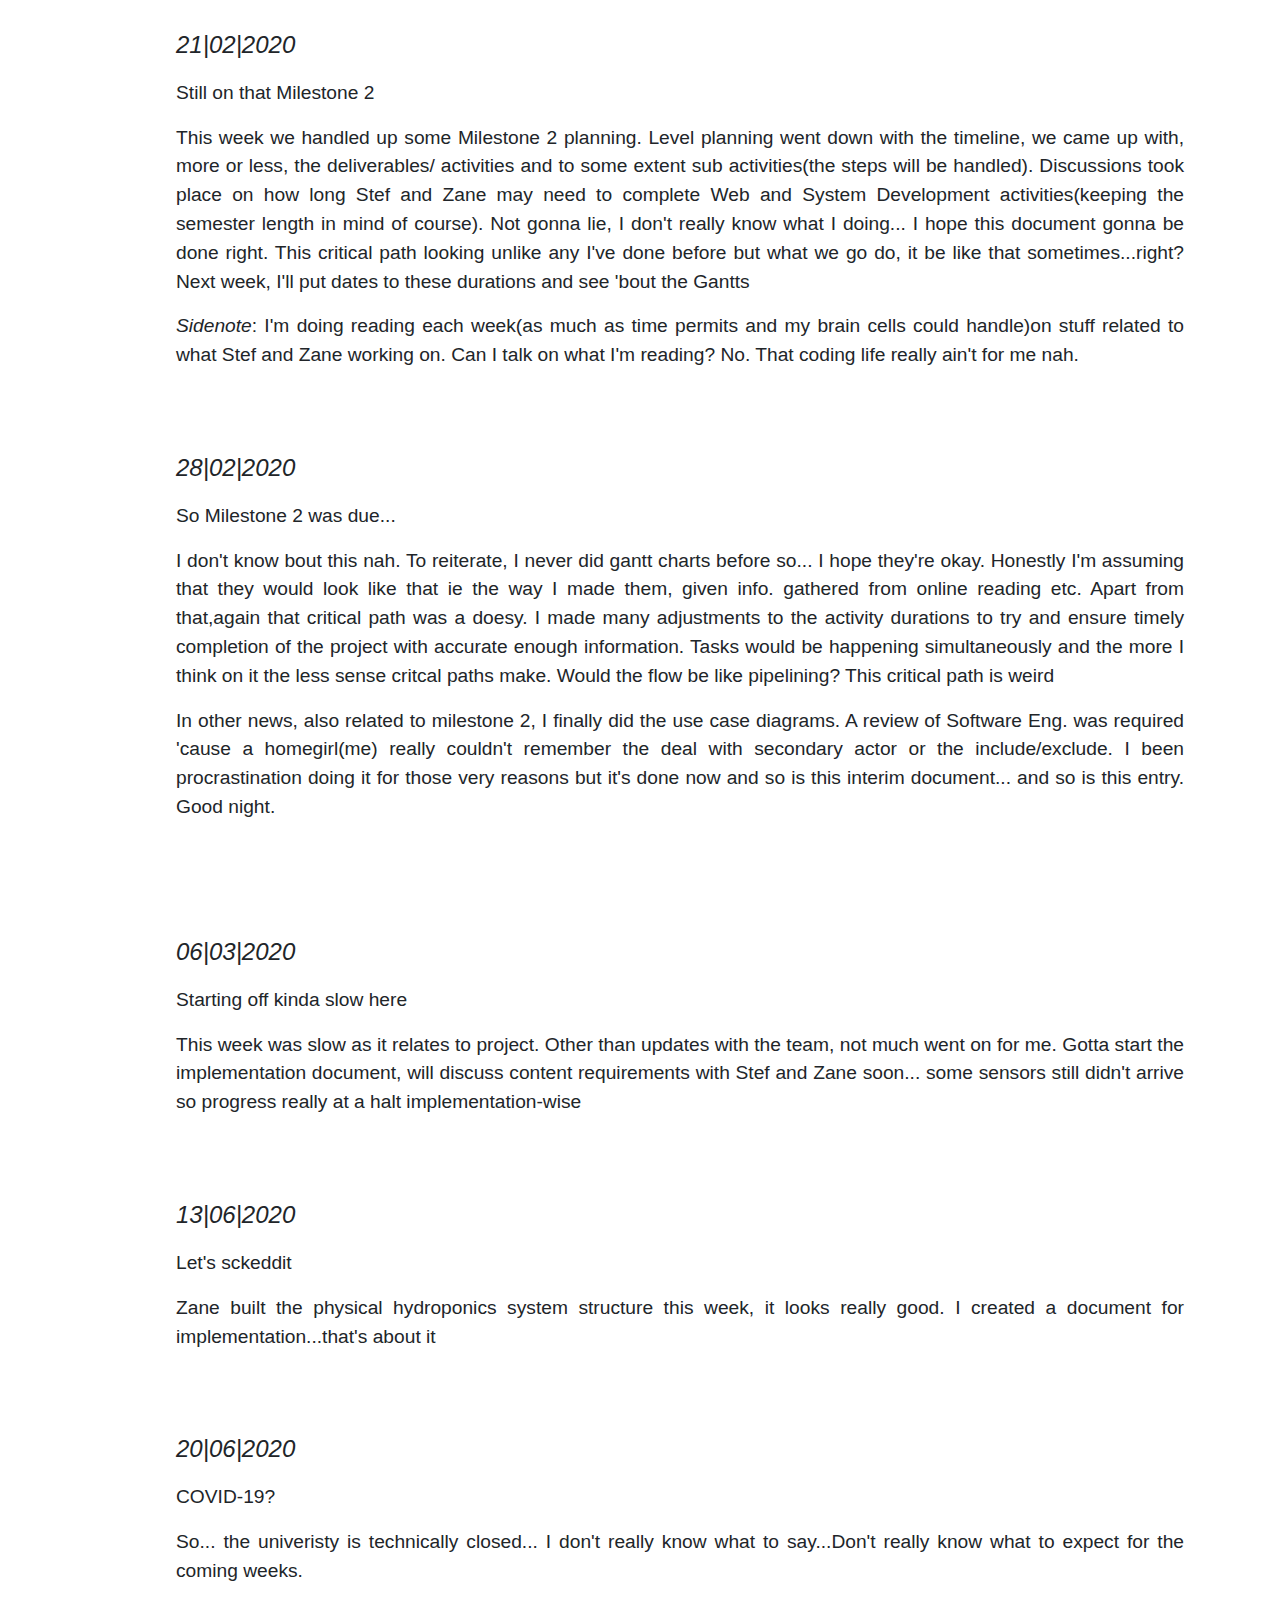
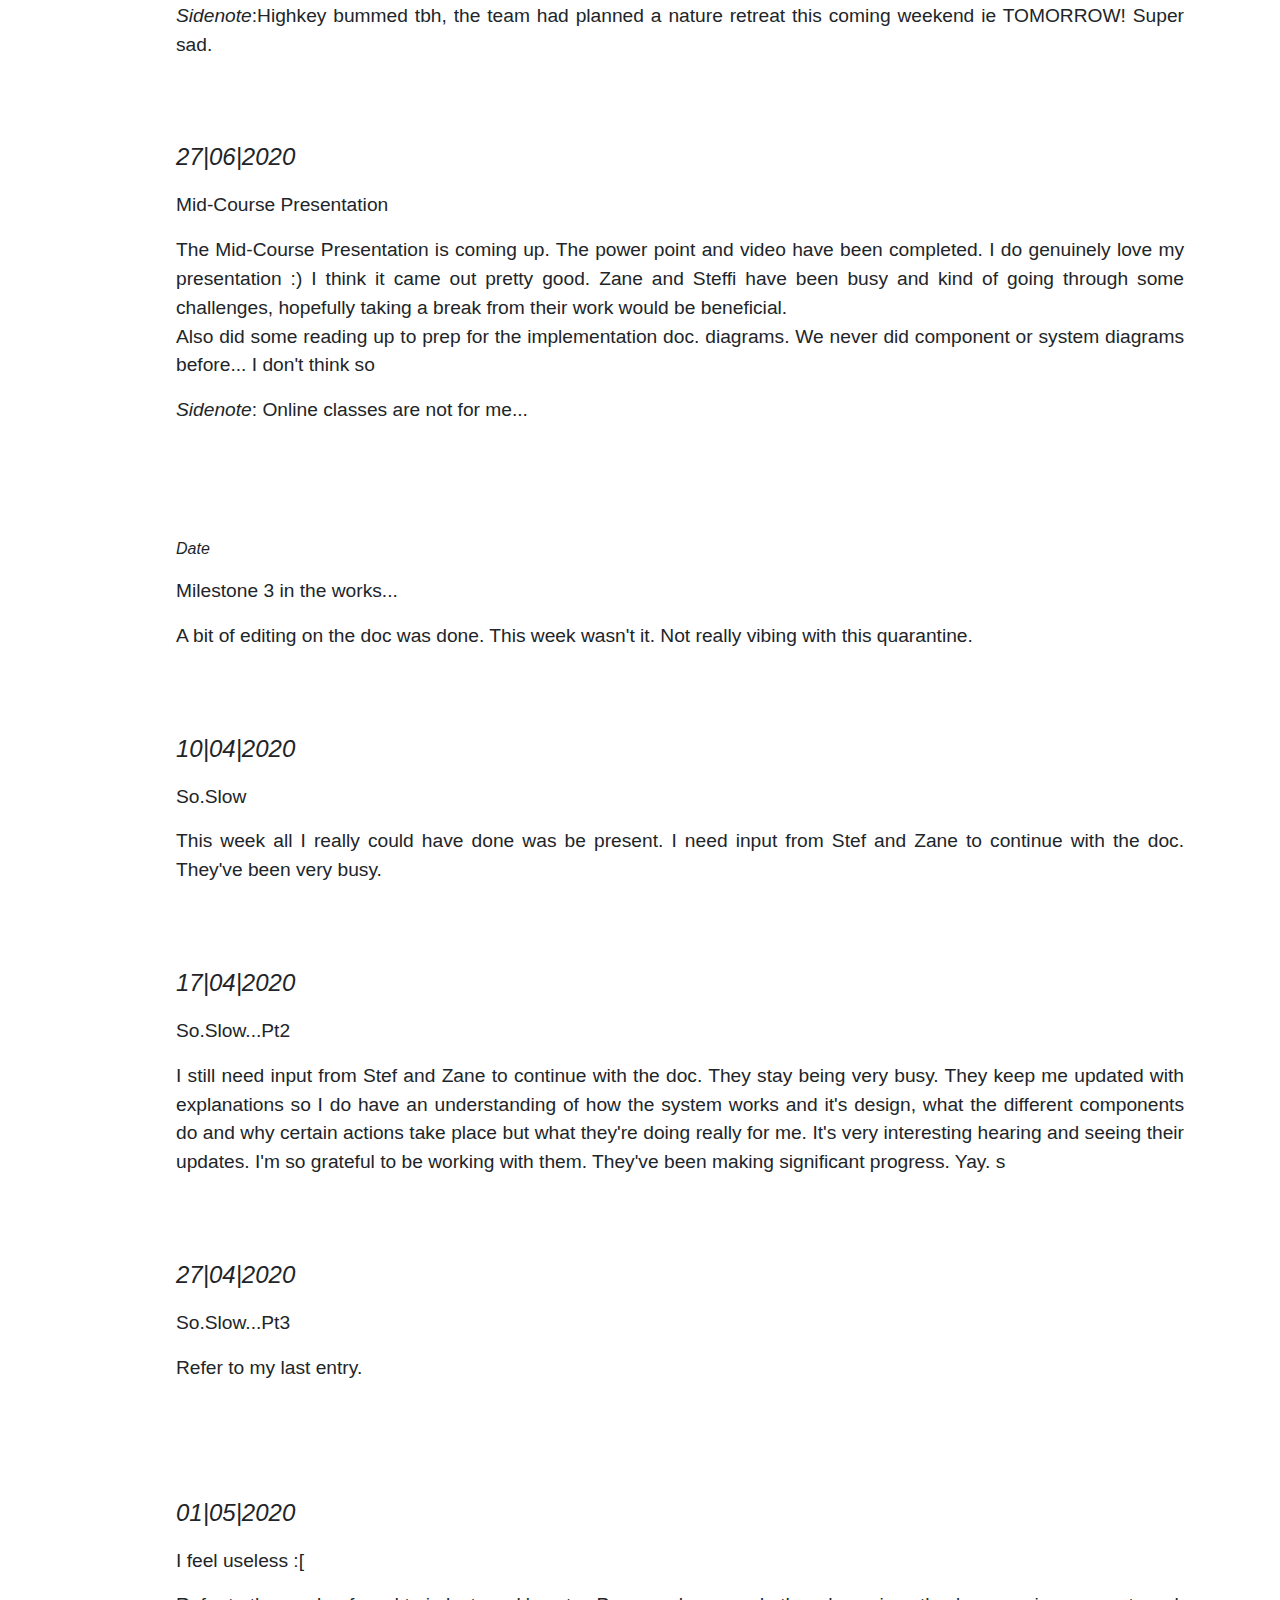
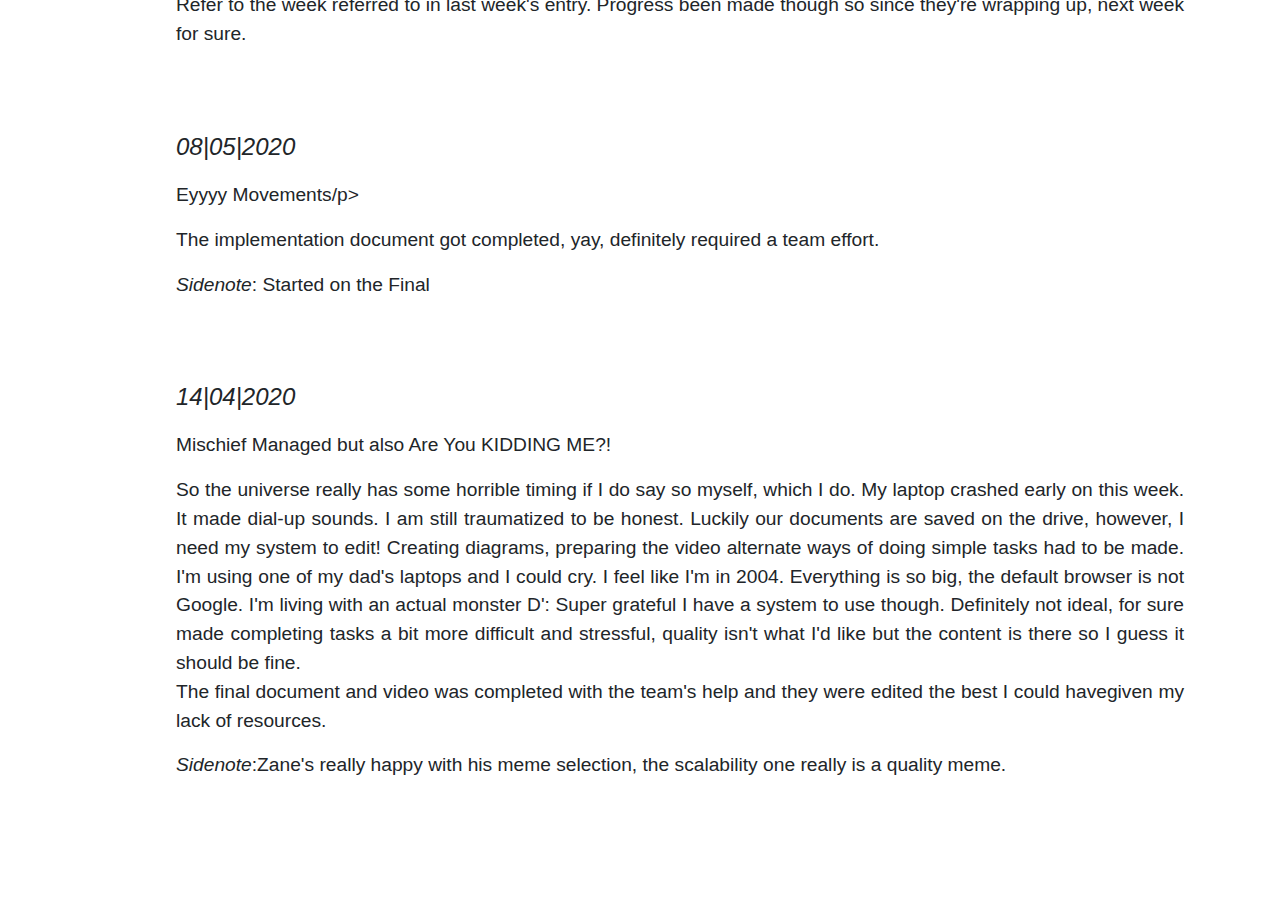
==== commit 75468db6: "Update Carolyne.html" ====
--- a/Carolyne.html
+++ b/Carolyne.html
@@ -277,8 +277,9 @@
                             <p class="date"><em>17|04|2020</em></p>
                             <div class="note">
                                 <p>So.Slow...Pt2</p>
-                                <p>I still need input from Stef and Zane to continue with the doc. They stay being very busy. They keep me updated but the explanations and just reading about what they're doing isn't really doing it for me. 
-                                    I'm so grateful to be working with them. They've been making progress. Yay. s</p>
+                                <p>I still need input from Stef and Zane to continue with the doc. They stay being very busy. They keep me updated with explanations so I do have an understanding of how the system works and it's design, what the different components do and why certain
+                                    actions take place but what they're doing really for me. It's very interesting hearing and seeing their updates.
+                                    I'm so grateful to be working with them. They've been making significant progress. Yay. s</p>
                             </div>
                         </div>
                         <div class="journal-entry">
@@ -311,7 +312,7 @@
                             <div class="note">
                                 <p>Mischief Managed but also Are You KIDDING ME?!</p>
                                 <p>So the universe really has some horrible timing if I do say so myself, which I do. My laptop crashed early on this week. It made dial-up sounds. I am still traumatized to be honest. Luckily our documents are saved on the drive,
-                                    however, I need my system to edit! I'm using one of my dad's laptops and I could cry. I feel like I'm in 2004. Everything is so big, the default browser is not Google. I'm
+                                    however, I need my system to edit! Creating diagrams, preparing the video alternate ways of doing simple tasks had to be made. I'm using one of my dad's laptops and I could cry. I feel like I'm in 2004. Everything is so big, the default browser is not Google. I'm
                                     living with an actual monster D': Super grateful I have a system to use though. Definitely not ideal, for sure made completing tasks a bit more difficult and stressful, quality isn't what I'd like
                                      but the content is there so I guess it should be fine. <br>
                                     The final document and video was completed with the team's help and they were edited the best I could havegiven my lack of resources. 
